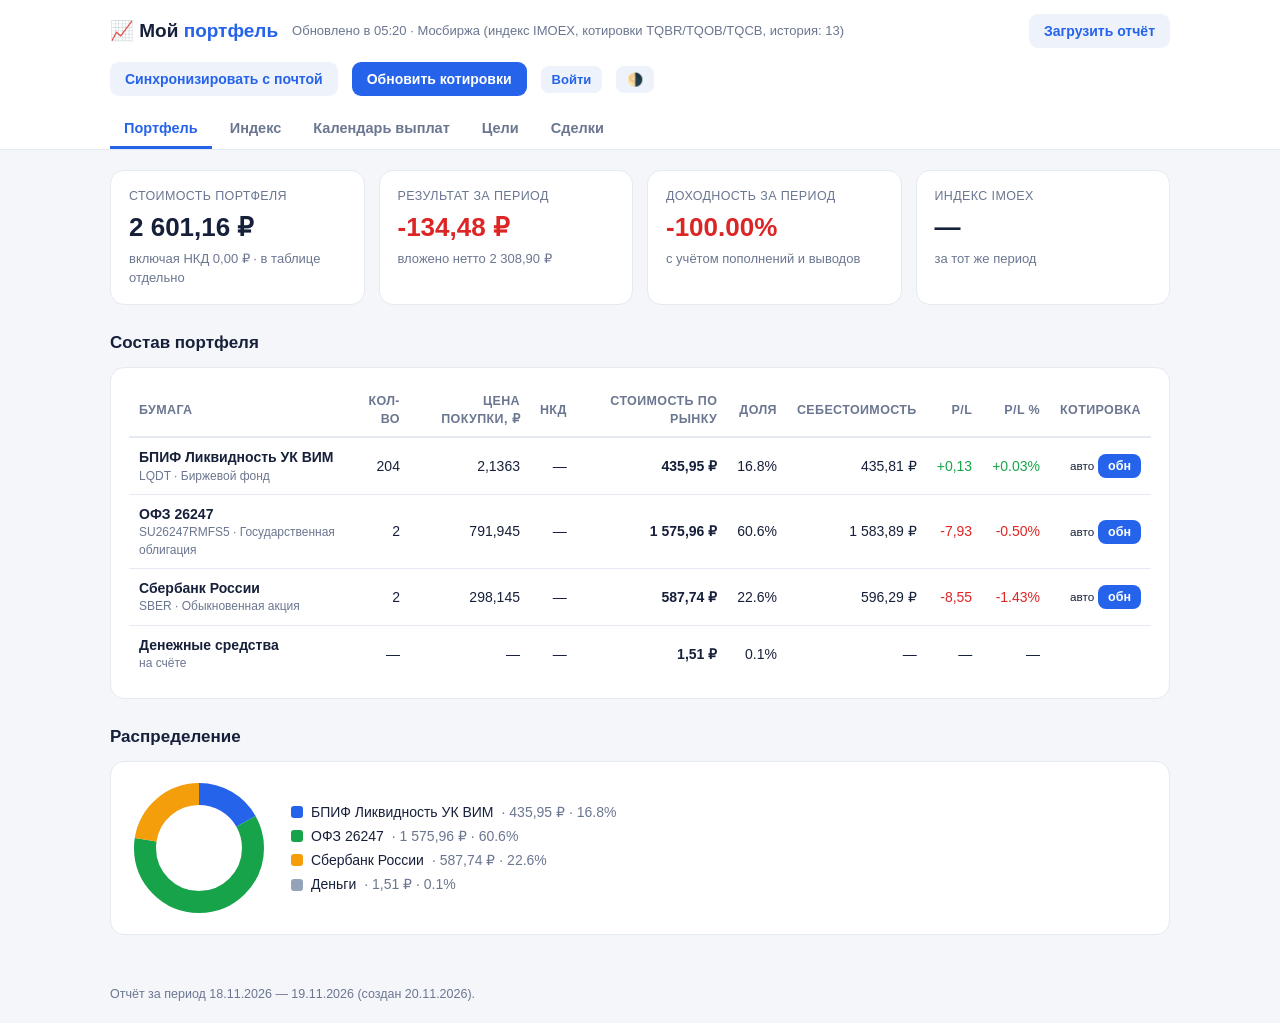
==== index.html @ 44520fc4 "Scope paid payouts to the current month" ====
<!DOCTYPE html>
<html lang="ru">
<head>
<meta http-equiv="Cache-Control" content="no-cache, no-store, must-revalidate">
<meta charset="utf-8"/>
<meta name="viewport" content="width=device-width, initial-scale=1"/>
<meta name="color-scheme" content="light dark"/>
<title>Мой портфель</title>
<style>
:root{
  --bg:#f4f6fa;--card:#fff;--text:#17203a;--muted:#6b7690;--line:#e5e9f2;
  --blue:#2563eb;--green:#16a34a;--red:#dc2626;--amber:#d97706;--violet:#7c3aed;
  --ghost:#eef2fb;--chip:#eef2fb;--bar:#edf0f7;--danger:#fdecec;--btn-fg:#fff;
  --note-bg:#fffbeb;--note-line:#fde68a;--note-text:#92400e;
  --reco-bg:#f0f7ff;--reco-line:#cfe3ff;--reco-text:#1e40af;
  --ok-bg:#f0fdf4;--ok-line:#bbf7d0;
  --grid:#e5e9f2;--axis:#6b7690;--track:#edf0f7;--cursor:#94a3b8;
}
html[data-theme="dark"]{
  --bg:#0e1424;--card:#161d31;--text:#e9edf8;--muted:#99a3bd;--line:#28324a;
  --blue:#6aa4ff;--green:#4ade80;--red:#ff7b7b;--amber:#fbbf24;--violet:#a78bfa;
  --ghost:#202b45;--chip:#202b45;--bar:#232e47;--danger:#3a2029;--btn-fg:#0d1424;
  --note-bg:#2c2412;--note-line:#6d5618;--note-text:#f3db9e;
  --reco-bg:#132340;--reco-line:#25406e;--reco-text:#a9c7ff;
  --ok-bg:#10281a;--ok-line:#2f6b45;
  --grid:#28324a;--axis:#99a3bd;--track:#232e47;--cursor:#5d6a88;
}
*{box-sizing:border-box}
body{margin:0;background:var(--bg);color:var(--text);
  font:15px/1.45 -apple-system,BlinkMacSystemFont,"Segoe UI",Roboto,Arial,sans-serif}
header{background:var(--card);border-bottom:1px solid var(--line);position:sticky;top:0;z-index:10}
.hrow{max-width:1100px;margin:0 auto;padding:14px 20px;display:flex;align-items:center;gap:14px;flex-wrap:wrap}
h1{font-size:19px;margin:0;font-weight:700}
h1 span{color:var(--blue)}
.spacer{flex:1}
.btn{background:var(--blue);color:var(--btn-fg);border:0;border-radius:9px;padding:9px 15px;font-size:14px;
  font-weight:600;cursor:pointer}
.btn:hover{filter:brightness(1.08)}
.btn.ghost{background:var(--ghost);color:var(--blue)}
.btn.small{padding:6px 11px;font-size:13px;border-radius:8px}
.btn.danger{background:var(--danger);color:var(--red)}
.btn.tiny{padding:5px 10px;font-size:12.5px;border-radius:8px}
.btn.tiny.active{background:var(--text);color:var(--card)}
nav{max-width:1100px;margin:0 auto;padding:0 20px;display:flex;gap:4px}
nav button{background:none;border:0;border-bottom:3px solid transparent;padding:10px 14px;
  font-size:14.5px;font-weight:600;color:var(--muted);cursor:pointer}
nav button.on{color:var(--blue);border-bottom-color:var(--blue)}
main{max-width:1100px;margin:0 auto;padding:20px}
section{display:none}
section.on{display:block}
.grid{display:grid;gap:14px}
.kpis{grid-template-columns:repeat(auto-fit,minmax(190px,1fr))}
.card{background:var(--card);border:1px solid var(--line);border-radius:14px;padding:16px 18px}
.kpi .lab{font-size:12.5px;color:var(--muted);text-transform:uppercase;letter-spacing:.03em}
.kpi .val{font-size:26px;font-weight:700;margin-top:4px}
.kpi .sub{font-size:13px;color:var(--muted);margin-top:3px}
.up{color:var(--green)}.down{color:var(--red)}
h2{font-size:17px;margin:26px 0 12px}
h2:first-child{margin-top:0}
table{width:100%;border-collapse:collapse;font-size:14px}
.tscroll{overflow-x:auto;-webkit-overflow-scrolling:touch}
th{text-align:left;color:var(--muted);font-weight:600;font-size:12.5px;text-transform:uppercase;
  letter-spacing:.03em;padding:8px 10px;border-bottom:2px solid var(--line)}
td{padding:9px 10px;border-bottom:1px solid var(--line)}
tr:last-child td{border-bottom:0}
td.n,th.n{text-align:right;font-variant-numeric:tabular-nums}
.name{font-weight:600}
.tik{font-size:12px;color:var(--muted)}
.tag{display:inline-block;background:var(--chip);color:var(--blue);border-radius:6px;
  font-size:11.5px;padding:2px 7px;font-weight:600}
.tag.red{background:var(--danger);color:var(--red)}
.bar{background:var(--bar);border-radius:99px;height:12px;overflow:hidden;position:relative}
.bar>i{display:block;height:100%;background:linear-gradient(90deg,#3b82f6,#2563eb);border-radius:99px}
.bar.g>i{background:linear-gradient(90deg,#22c55e,#16a34a)}
.chartwrap{position:relative}
svg.chart{width:100%;height:auto;display:block}
line.grid{stroke:var(--grid)}
text.axlab{fill:var(--muted)}
circle.track{stroke:var(--track)}
line.target{stroke:var(--ok-line)}
line.cursor{stroke:var(--cursor)}
.legend{display:flex;gap:18px;font-size:13.5px;color:var(--muted);margin-top:6px;flex-wrap:wrap}
.legend i{display:inline-block;width:12px;height:12px;border-radius:3px;margin-right:6px;vertical-align:-1px}
.tip{position:absolute;pointer-events:none;background:#17203a;color:#fff;border-radius:9px;
  padding:8px 11px;font-size:13px;opacity:0;transition:opacity .12s;white-space:nowrap;z-index:5}
.tip b{font-variant-numeric:tabular-nums}
.donut{display:flex;gap:22px;align-items:center;flex-wrap:wrap}
.donut .lg div{margin:4px 0;font-size:14px;display:flex;align-items:center;gap:8px}
.donut .lg i{width:12px;height:12px;border-radius:3px;display:inline-block}
.rowcard{display:flex;justify-content:space-between;gap:12px;align-items:center;
  padding:12px 0;border-bottom:1px solid var(--line)}
.rowcard:last-child{border-bottom:0}
.muted{color:var(--muted)}
.small{font-size:13px}
.form{display:grid;gap:10px;grid-template-columns:repeat(auto-fit,minmax(170px,1fr));align-items:end}
label{display:block;font-size:12.5px;color:var(--muted);margin-bottom:4px;font-weight:600}
input,select{width:100%;padding:9px 11px;border:1px solid var(--line);border-radius:9px;
  font-size:14.5px;background:var(--card);color:var(--text)}
input:focus,select:focus{outline:2px solid #c7d7fd;border-color:var(--blue)}
.note{background:var(--note-bg);border:1px solid var(--note-line);color:var(--note-text);border-radius:10px;
  padding:10px 14px;font-size:13.5px;margin:12px 0}
.empty{color:var(--muted);text-align:center;padding:26px 10px;font-size:14px}
.status{font-size:13px;color:var(--muted)}
.status.err{color:var(--red)}
.modal-backdrop{position:fixed;inset:0;background:rgba(9,14,28,.55);display:flex;align-items:center;
  justify-content:center;padding:16px;z-index:100}
.modal-backdrop[hidden]{display:none}
.modal{background:var(--card);border:1px solid var(--line);border-radius:14px;padding:18px;
  width:100%;max-width:380px;box-shadow:0 18px 50px rgba(0,0,0,.28)}
.modal h3{margin:0 0 2px;font-size:17px}
.modal .form{margin-top:14px;grid-template-columns:1fr}
.modal .acts{display:flex;gap:8px;margin-top:14px;justify-content:flex-end;flex-wrap:wrap}
.modal.wide{max-width:600px}
.seccard .kv{display:grid;grid-template-columns:1fr auto;gap:7px 14px;margin-top:12px;font-size:13.5px}
.seccard .kv .k{color:var(--muted)}
.seccard .kv .v{text-align:right;font-variant-numeric:tabular-nums}
.seccard .warn{background:#fef3c7;border:1px solid #fcd34d;color:#92400e;border-radius:9px;
  padding:9px 12px;font-size:13px;margin-top:12px}
.seccard .links{display:flex;gap:8px;flex-wrap:wrap;margin-top:14px}
.seccard .spark{margin-top:12px}
.seccard .spark svg{width:100%;height:74px;display:block}
.seccard .deals{margin-top:14px;font-size:12.5px}
.seccard .deals th,.seccard .deals td{padding:5px 6px;text-align:right;
  border-bottom:1px solid var(--line);white-space:nowrap}
.seccard .deals th:first-child,.seccard .deals td:first-child{text-align:left}
.seccard .deals caption{text-align:left;color:var(--muted);padding-bottom:5px}
.posrow{cursor:pointer}
.posrow:hover td{background:var(--reco-bg)}
.goalhead{display:flex;justify-content:space-between;align-items:baseline;gap:10px;margin-bottom:8px}
.goalhead .pct{font-size:22px;font-weight:700}
.reco{background:var(--reco-bg);border:1px solid var(--reco-line);color:var(--reco-text);border-radius:10px;
  padding:11px 14px;font-size:13.5px;margin:8px 0}
.filters{display:flex;gap:8px;margin-bottom:12px;flex-wrap:wrap}
.filters select,.filters input{width:auto;min-width:150px}
footer{max-width:1100px;margin:30px auto 20px;padding:0 20px;color:var(--muted);font-size:12.5px}
@media(max-width:640px){
  .kpi .val{font-size:22px}
  h1{font-size:17px}
  .hrow{padding:10px 12px;gap:10px}
  nav{padding:0 6px;overflow-x:auto;-webkit-overflow-scrolling:touch;scrollbar-width:none}
  nav::-webkit-scrollbar{display:none}
  nav button{padding:10px 9px;font-size:13.5px;white-space:nowrap}
  main{padding:14px 12px}
  .card{padding:13px 12px;border-radius:12px}
  .grid{gap:10px}
  .kpis{grid-template-columns:repeat(auto-fit,minmax(148px,1fr))}
  h2{font-size:16px;margin:20px 0 10px}
  table{font-size:13px}
  th,td{padding:7px 7px}
  th{font-size:11.5px}
  .form{grid-template-columns:1fr}
  .filters select,.filters input{width:100%;min-width:0}
  .donut{gap:14px}
  .goalhead .pct{font-size:19px}
  footer{margin-top:22px}
}
</style>
</head>
<body>
<header>
  <div class="hrow">
    <h1>📈 Мой <span>портфель</span></h1>
    <span class="status" id="status">Загрузка…</span>
    <span class="spacer"></span>
    <button class="btn ghost" id="btnImport">Загрузить отчёт</button>
    <button class="btn ghost" id="btnSync">Синхронизировать с почтой</button>
    <button class="btn" id="btnRefresh">Обновить котировки</button>
    <button class="btn ghost small" id="btnUser">Войти</button>
    <button class="btn ghost small" id="btnTheme" title="Тема оформления">🌗</button>
    <input type="file" id="fileImport" accept=".html,.htm" hidden/>
  </div>
  <nav id="nav">
    <button class="on" data-tab="portfolio">Портфель</button>
    <button data-tab="index">Индекс</button>
    <button data-tab="payments">Календарь выплат</button>
    <button data-tab="goals">Цели</button>
    <button data-tab="trades">Сделки</button>
  </nav>
</header>

<main>

<!-- ================= ПОРТФЕЛЬ ================= -->
<section id="tab-portfolio" class="on">
  <div class="grid kpis" id="kpis"></div>

  <h2>Состав портфеля</h2>
  <div class="card">
    <div class="tscroll">
    <table>
      <thead><tr>
        <th>Бумага</th><th class="n">Кол-во</th><th class="n" title="Средняя цена покупки из брокерских отчётов, ₽ за штуку: фиксируется при первом появлении бумаги и пересчитывается при докупке или продаже.">Цена покупки, ₽</th>
        <th class="n" title="Накопленный купонный доход на всю позицию. В цену и стоимость не включается.">НКД</th>
        <th class="n">Стоимость по рынку</th><th class="n">Доля</th>
        <th class="n">Себестоимость</th><th class="n">P/L</th><th class="n">P/L %</th><th>Котировка</th>
      </tr></thead>
      <tbody id="posRows"></tbody>
    </table>
    </div>
  </div>

  <h2>Распределение</h2>
  <div class="card donut" id="alloc"></div>
</section>

<!-- ================= ИНДЕКС ================= -->
<section id="tab-index">
  <div class="grid kpis" id="idxKpis"></div>

  <h2>Доходность и риск</h2>
  <div class="grid kpis" id="riskKpis"></div>
  <div class="card" style="margin-top:12px">
    <div class="form">
      <div><label for="rfRate">Безрисковая ставка для Sharpe, % годовых</label>
        <input type="number" id="rfRate" step="0.1" inputmode="decimal" value="0"/></div>
      <div class="small muted" style="align-self:end">Ставка не влияет на XIRR, просадку и волатильность — только на Sharpe.</div>
    </div>
  </div>
  <div class="note">XIRR — годовая доходность по фактическим пополнениям и выводам. За короткий период годовая экстраполяция может быть очень большой — смотрите её вместе с доходностью за период. Просадка, волатильность и Sharpe считаются по дневным доходностям за период отчёта; бета и корреляция — к IMOEX на совпадающих датах.</div>

  <h2>Портфель против индекса Мосбиржи (IMOEX)</h2>
  <div class="card">
    <div class="chartwrap" id="idxWrap">
      <svg class="chart" id="idxChart" viewBox="0 0 900 340" preserveAspectRatio="none"></svg>
      <div class="tip" id="idxTip"></div>
    </div>
    <div class="legend">
      <span><i style="background:#2563eb"></i>Портфель (с учётом пополнений и выводов)</span>
      <span><i style="background:#f59e0b"></i>Индекс IMOEX</span>
      <span class="muted">Нормировка: 100 = начало периода, по данным закрытия</span>
    </div>
  </div>
  <div class="note">Сравнение считается как доходность за тот же период при одинаковых вложениях: портфель учитывает ваши пополнения и выводы средств, индекс — просто изменение цены.</div>
</section>

<!-- ================= ВЫПЛАТЫ ================= -->
<section id="tab-payments">
  <h2>Ближайшие выплаты</h2>
  <div class="card" id="upcoming"></div>

  <h2>Добавить выплату вручную</h2>
  <div class="card">
    <div class="form">
      <div><label>Дата выплаты</label><input type="date" id="payDate"/></div>
      <div><label>Бумага</label><input type="text" id="payName" placeholder="Сбербанк, ОФЗ 26233…"/></div>
      <div><label>Тип</label><select id="payKind"><option>Дивиденд</option><option>Купон</option></select></div>
      <div><label>Сумма, ₽</label><input type="number" id="payAmt" step="0.01" min="0" placeholder="0.00"/></div>
      <div><label><input type="checkbox" id="payRepeat" style="vertical-align:middle"/> Каждый месяц</label></div>
      <div><button class="btn" id="payAdd">Добавить</button></div>
    </div>
  </div>
</section>

<!-- ================= ЦЕЛИ ================= -->
<section id="tab-goals">
  <div class="grid kpis" id="goalKpis"></div>

  <h2>Мои цели</h2>
  <div id="goalList"></div>

  <h2>Прогноз выполнения</h2>
  <div class="card">
    <div class="form">
      <div><label>Ежемесячное пополнение, ₽</label><input type="number" id="mAmount" min="0" step="500" placeholder="5000"/></div>
      <div><label>Схема распределения</label>
        <select id="planMode">
          <option value="0">По приоритету сроков</option>
          <option value="1">План: 2/3 ОФЗ · 1/3 корпоративные</option>
        </select>
      </div>
      <div class="small muted" style="align-self:center">Фиксированная сумма, которую вы вносите каждый месяц. При плане доля не зависит от суммы взноса.</div>
    </div>
    <div id="planInfo"></div>
    <div class="chartwrap" id="goalWrap" style="margin-top:14px">
      <svg class="chart" id="goalChart" viewBox="0 0 900 320" preserveAspectRatio="none"></svg>
      <div class="tip" id="goalTip"></div>
    </div>
    <div class="legend" id="goalLegend"></div>
  </div>

  <h2>Ребалансировка по классам</h2>
  <div class="card">
    <div class="form" id="rebalTargets">
      <div><label for="rbOfz">ОФЗ, %</label><input type="number" id="rbOfz" min="0" max="100" step="1" inputmode="decimal"/></div>
      <div><label for="rbCorp">Корпоративные, %</label><input type="number" id="rbCorp" min="0" max="100" step="1" inputmode="decimal"/></div>
      <div><label for="rbFund">Фонды, %</label><input type="number" id="rbFund" min="0" max="100" step="1" inputmode="decimal"/></div>
      <div><label for="rbStock">Акции, %</label><input type="number" id="rbStock" min="0" max="100" step="1" inputmode="decimal"/></div>
      <div><label for="rbCash">Деньги, %</label><input type="number" id="rbCash" min="0" max="100" step="1" inputmode="decimal"/></div>
    </div>
    <div id="rebal" style="margin-top:12px"></div>
  </div>
  <div class="note">Цели по умолчанию взяты из вашего плана: 2/3 в ОФЗ и 1/3 в корпоративные — это доли новых взносов, но их удобно использовать и как целевую структуру портфеля. Измените числа под себя: сумму приводит к 100% автоматически. «Докупить» показывает сумму и бумагу из ваших целей или портфеля; НКД включён в оценку облигаций, как и в стоимости портфеля.</div>

  <h2>Новая цель</h2>
  <div class="card">
    <div class="form">
      <div><label>Бумага</label><select id="gSec1"></select></div>
      <div>
        <label>Цель (шт)</label>
        <input type="number" id="gTarget" min="1" step="1" value="1000" />
      </div>
      <div><label>Срок (необязательно)</label><input type="date" id="gDate"/></div>
      <div><button class="btn" id="gAdd">Добавить цель</button></div>
    </div>
  </div>

  <h2>Рекомендации</h2>
  <div id="reco"></div>
</section>

<!-- ================= СДЕЛКИ ================= -->
<section id="tab-trades">
  <h2>Сделки купли/продажи</h2>
  <div class="card">
    <div class="filters">
      <select id="fSec"><option value="">Все бумаги</option></select>
      <select id="fSide"><option value="">Покупка и продажа</option><option>Покупка</option><option>Продажа</option></select>
      <input type="text" id="fText" placeholder="Поиск по названию…"/>
    </div>
    <div class="tscroll">
    <table>
      <thead><tr>
        <th>Дата</th><th>Бумага</th><th>Вид</th><th class="n">Кол-во</th>
        <th class="n">Цена</th><th class="n">Сумма</th><th class="n">Комиссия</th>
      </tr></thead>
      <tbody id="trRows"></tbody>
    </table>
    </div>
  </div>
</section>

</main>

<footer id="foot"></footer>

<div class="modal-backdrop" id="quoteModal" hidden>
  <div class="modal" role="dialog" aria-modal="true" aria-labelledby="mqTitle">
    <h3 id="mqTitle">Ручная котировка</h3>
    <div class="small muted" id="mqSecid"></div>
    <div class="form">
      <div><label for="mqLast">Цена (LAST, для облигаций — % от номинала)</label>
        <input id="mqLast" type="number" min="0" step="any" inputmode="decimal" placeholder="например, 78.5"/></div>
      <div><label for="mqCoupon">Купон на бумагу, ₽ (необязательно)</label>
        <input id="mqCoupon" type="number" min="0" step="any" inputmode="decimal" placeholder="например, 61.08"/></div>
      <div><label for="mqNext">Следующий купон (необязательно)</label>
        <input id="mqNext" type="date"/></div>
    </div>
    <div class="acts">
      <button class="btn ghost small" id="mqReset">Сбросить</button>
      <button class="btn ghost small" id="mqCancel">Отмена</button>
      <button class="btn small" id="mqSave">Сохранить</button>
    </div>
  </div>
</div>

<div class="modal-backdrop" id="secModal" hidden>
  <div class="modal wide seccard" role="dialog" aria-modal="true" aria-labelledby="scTitle">
    <h3 id="scTitle">Бумага</h3>
    <div class="small muted" id="scSub"></div>
    <div id="scBody"><div class="muted small">Загрузка…</div></div>
    <div class="acts">
      <a class="btn ghost small" id="scTpulse" target="_blank" rel="noopener" hidden>Т‑Пульс по тикеру</a>
      <button class="btn small" id="scClose">Закрыть</button>
    </div>
  </div>
</div>

<div class="modal-backdrop" id="authModal" hidden>
  <div class="modal" role="dialog" aria-modal="true" aria-labelledby="authTitle" style="max-width:420px">
    <h3 id="authTitle">Вход в «Мой портфель»</h3>
    <div class="small muted" id="authHint">У каждого пользователя свой портфель и свои цели.</div>
    <form id="authForm" class="form" autocomplete="on">
      <label>Email<input id="authEmail" type="email" required autocomplete="username" placeholder="email"/></label>
      <label>Пароль<input id="authPassword" type="password" required minlength="8" autocomplete="current-password" placeholder="не менее 8 символов"/></label>
      <div class="acts">
        <button type="button" class="btn ghost small" id="authToggle">Регистрация</button>
        <button type="submit" class="btn" id="authSubmit">Войти</button>
      </div>
      <div class="small" id="authError" style="color:var(--red);min-height:18px"></div>
    </form>
  </div>
</div>

<script>
"use strict";
/* ================= ДАННЫЕ ОТЧЁТА (встроены) ================= */
const REPORT_EMBEDDED = {
 "assets": [
  {
   "market": "Основной рынок",
   "start_sec": 422.41,
   "start_cash": 4.33,
   "start_total": 426.74,
   "end_sec": 2717.79,
   "end_cash": 1.51,
   "end_total": 2719.3
  }
 ],
 "positions": [
  {
   "name": "БПИФ Ликвидность УК ВИМ",
   "isin": "RU000A1014L8",
   "cur": "RUB",
   "qty_start": 58,
   "price_start": 2.1354,
   "value_start": 123.85,
   "qty": 204,
   "price": 2.137,
   "value": 435.95,
   "nkд": 0,
   "qty_change": 146,
   "value_change": 312.1
  },
  {
   "name": "ОФЗ 26247",
   "isin": "RU000A108EF8",
   "cur": "RUB",
   "qty_start": 0,
   "price_start": 0,
   "value_start": 0,
   "qty": 2,
   "price": 78.798,
   "value": 1575.96,
   "nkд": 118.14,
   "qty_change": 2,
   "value_change": 1575.96
  },
  {
   "name": "Сбербанк России",
   "isin": "RU0009029540",
   "cur": "RUB",
   "qty_start": 1,
   "price_start": 298.56,
   "value_start": 298.56,
   "qty": 2,
   "price": 293.87,
   "value": 587.74,
   "nkд": 0,
   "qty_change": 1,
   "value_change": 289.18
  }
 ],
 "cashflow": [
  {
   "date": "18.11.2026",
   "desc": "Зачисление д/с",
   "in": 260,
   "out": 0
  },
  {
   "date": "18.11.2026",
   "desc": "Зачисление д/с",
   "in": 1910.91,
   "out": 0
  },
  {
   "date": "18.11.2026",
   "desc": "Зачисление д/с",
   "in": 137.99,
   "out": 0
  },
  {
   "date": "19.11.2026",
   "desc": "Сделка от 18.11.2026",
   "in": 0,
   "out": 2310.29
  },
  {
   "date": "19.11.2026",
   "desc": "Комиссия Биржи от 18.11.2026",
   "in": 0,
   "out": 0.3
  },
  {
   "date": "19.11.2026",
   "desc": "Комиссия Брокера от 18.11.2026",
   "in": 0,
   "out": 1.13
  }
 ],
 "trades": [
  {
   "date": "18.11.2026",
   "settle": "19.11.2026",
   "time": "11:00:41",
   "name": "БПИФ Ликвидность УК ВИМ",
   "code": "LQDT",
   "cur": "RUB",
   "side": "Покупка",
   "qty": 121,
   "price": 2.1362,
   "amount": 258.48,
   "nkд": 0,
   "fee_broker": 0,
   "fee_exchange": 0.05
  },
  {
   "date": "18.11.2026",
   "settle": "19.11.2026",
   "time": "17:57:01",
   "name": "ОФЗ 26247",
   "code": "RU000A108EF8",
   "cur": "RUB",
   "side": "Покупка",
   "qty": 2,
   "price": 79.14,
   "amount": 1582.8,
   "nkд": 118.14,
   "fee_broker": 0.95,
   "fee_exchange": 0.14
  },
  {
   "date": "18.11.2026",
   "settle": "19.11.2026",
   "time": "17:57:23",
   "name": "Сбербанк России",
   "code": "SBER",
   "cur": "RUB",
   "side": "Покупка",
   "qty": 1,
   "price": 297.46,
   "amount": 297.46,
   "nkд": 0,
   "fee_broker": 0.18,
   "fee_exchange": 0.09
  },
  {
   "date": "18.11.2026",
   "settle": "19.11.2026",
   "time": "17:58:25",
   "name": "БПИФ Ликвидность УК ВИМ",
   "code": "LQDT",
   "cur": "RUB",
   "side": "Покупка",
   "qty": 25,
   "price": 2.1362,
   "amount": 53.41,
   "nkд": 0,
   "fee_broker": 0,
   "fee_exchange": 0.02
  }
 ],
 "reference": [
  {
   "name": "БПИФ Ликвидность УК ВИМ",
   "code": "LQDT",
   "isin": "RU000A1014L8",
   "issuer": "\"ВИМ Инвестиции\", АО",
   "type": "Биржевой фонд"
  },
  {
   "name": "ОФЗ 26247",
   "code": "SU26247RMFS5",
   "isin": "RU000A108EF8",
   "issuer": "Министерство финансов Российской Федерации",
   "type": "Государственная облигация"
  },
  {
   "name": "Сбербанк России",
   "code": "SBER",
   "isin": "RU0009029540",
   "issuer": "\"Сбербанк России\", ПАО",
   "type": "Обыкновенная акция"
  },
  {
   "name": "БПИФ ВИМ - Золото",
   "code": "GOLD",
   "isin": "RU000A101NZ2",
   "issuer": "\"ВИМ Инвестиции\", АО",
   "type": "Биржевой фонд"
  },
  {
   "name": "ВИС Ф БП14",
   "code": "RU000A10FTR1",
   "isin": "RU000A10FTR1",
   "issuer": "\"ВИС ФИНАНС\", ООО",
   "type": "Корпоративная облигация"
  },
  {
   "name": "Инаркт2Р4",
   "code": "RU000A10DHX9",
   "isin": "RU000A10DHX9",
   "issuer": "\"ИНАРКТИКА\", ПАО",
   "type": "Корпоративная облигация"
  },
  {
   "name": "ОФЗ 26233",
   "code": "SU26233RMFS5",
   "isin": "RU000A101F94",
   "issuer": "Министерство финансов Российской Федерации",
   "type": "Государственная облигация"
  },
  {
   "name": "ОФЗ 26240",
   "code": "SU26240RMFS0",
   "isin": "RU000A103BR0",
   "issuer": "Министерство финансов Российской Федерации",
   "type": "Государственная облигация"
  },
  {
   "name": "ОФЗ 26246",
   "code": "SU26246RMFS7",
   "isin": "RU000A108EE1",
   "issuer": "Министерство финансов Российской Федерации",
   "type": "Государственная облигация"
  },
  {
   "name": "ОФЗ 26248",
   "code": "SU26248RMFS3",
   "isin": "RU000A108EH4",
   "issuer": "Министерство финансов Российской Федерации",
   "type": "Государственная облигация"
  },
  {
   "name": "ОФЗ 26254",
   "code": "SU26254RMFS1",
   "isin": "RU000A10D533",
   "issuer": "Министерство финансов Российской Федерации",
   "type": "Государственная облигация"
  },
  {
   "name": "Фонд Сберегательный",
   "code": "SBMM",
   "isin": "RU000A103RF1",
   "issuer": "\"Управляющая компания ПЕРВАЯ\", АО",
   "type": "Биржевой фонд"
  },
  {
   "name": "ФосАгро2П6",
   "code": "RU000A10ER66",
   "isin": "RU000A10ER66",
   "issuer": "\"ФосАгро\", ПАО",
   "type": "Корпоративная облигация"
  }
 ],
 "period": {
  "from": "18.11.2026",
  "to": "19.11.2026",
  "created": "20.11.2026"
 },
 "investor": "МЕЖЕВОВ АЛЕКСАНДР АЛЕКСАНДРОВИЧ",
 "account": {
  "no": "4226Y5M",
  "date": "08.07.2025"
 }
};
const GOALS_EMBEDDED = [{"secid": "LQDT", "qty": 1000, "deadline": null, "kind": "single"}];
const SETTINGS_EMBEDDED = {"yield": 12, "monthly": 30000, "plan": 1, "theme": "auto", "couponGoal": ""};

/* ================= СОСТОЯНИЕ ================= */
const LS_KEY = "portfolio_dashboard_v1";
let currentAccount = null;   // вошедший пользователь (username хранится только на сервере)
let state = {
  report: REPORT_EMBEDDED,
  goals: GOALS_EMBEDDED,
  payments: [],
  settings: Object.assign({}, SETTINGS_EMBEDDED),
  // Novoe: какой активный цель получает купоны с корпоративных облигаций
  couponGoalSecid: "", // secid цели-фонда, в который идут купоны
  quotes: {},        // secid -> {LAST, PREVPRICE, SHORTNAME, COUPONVALUE, NEXTCOUPON…}
  // Кэш котировок с TTL (для работы по HTTP)
  quoteCache: {},    // secid -> {value, ts}
  // Ручно введенные котировки (приоритетнее кэша/авто)
  manualQuotes: {},  // secid -> {last, prevprice, couponvalue, nextcoupon, ...}
  history: {},       // secid -> {"YYYY-MM-DD": close}
  imoex: {},         // "YYYY-MM-DD": close
  timeline: [],      // [{date, value, flow}]
  twr: null,         // [{date, v}]
  imoexTwr: null,    // [{date, v}]
  idxFilter: null,   // фильтр графика: null / "ofz" / "corp"
  kindTwr: {},       // пересчитанные TWR по группам бумаг
  rfRate: 0,         // безрисковая ставка для Sharpe, % годовых
  // целевые доли классов активов для ребалансировки, %
  rebalanceTargets: {ofz:67, corp:33, fund:0, stock:0, cash:0},
  loading: true,     // идёт загрузка котировок (для текста на графике)
  refreshIssues: [], // что не удалось обновить при последнем refresh
  live: false
};
function save(){
  try{ localStorage.setItem(LS_KEY, JSON.stringify({
    report: state.report, goals: state.goals, payments: state.payments, settings: state.settings,
    manualQuotes: state.manualQuotes, couponGoalSecid: state.couponGoalSecid,
    quoteCache: state.quoteCache, rfRate: state.rfRate,
    rebalanceTargets: state.rebalanceTargets
  })); }catch(e){}
  scheduleServerSave();
}
/* цели и настройки дублируются на сервер — не теряются при смене браузера/отчёта */
function serverStatePayload(){
  return {goals: state.goals, payments: state.payments, settings: state.settings,
          manualQuotes: state.manualQuotes, couponGoalSecid: state.couponGoalSecid,
          rfRate: state.rfRate, rebalanceTargets: state.rebalanceTargets};
}
let serverSaveTimer = null;
function scheduleServerSave(){
  if(typeof window.API === "undefined" || window.API === null || !currentAccount) return;
  clearTimeout(serverSaveTimer);
  serverSaveTimer = setTimeout(async ()=>{
    try{
      await fetch(window.API+"/api/state", {method:"POST",
        headers:{"Content-Type":"application/json"},
        body:JSON.stringify(serverStatePayload())});
    }catch(e){ console.warn("Не удалось сохранить настройки на сервере", e); }
  }, 600);
}
async function loadServerState(){
  if(window.API === null) return;
  try{
    const r = await fetch(window.API+"/api/state");
    if(!r.ok) return;
    const d = await r.json();
    if(d.empty || !d.goals) {
      // первый запуск: загружаем текущие локальные цели на сервер
      await fetch(window.API+"/api/state", {method:"POST",
        headers:{"Content-Type":"application/json"},
        body:JSON.stringify(serverStatePayload())});
      return;
    }
    const changed = JSON.stringify(d.goals)!==JSON.stringify(state.goals);
    state.goals = (d.goals||[]).filter(g=>g.secid && g.qty>0);
    if(d.payments) state.payments = d.payments;
    if(d.settings) state.settings = Object.assign({}, state.settings, d.settings);
    if(d.manualQuotes) state.manualQuotes = d.manualQuotes;
    if(typeof d.couponGoalSecid === "string") state.couponGoalSecid = d.couponGoalSecid;
    if(typeof d.rfRate === "number") state.rfRate = d.rfRate;
    if(d.rebalanceTargets) state.rebalanceTargets = d.rebalanceTargets;
    save();
    if(changed) renderAll();
  }catch(e){ console.warn("Не удалось загрузить настройки с сервера", e); }
}
function load(){
  try{
    const j = JSON.parse(localStorage.getItem(LS_KEY));
    if(j && j.report && j.report.period){
      state.report = normalizeReport(j.report);
      // цели без secid (старые корзины) отбрасываем
      state.goals = (j.goals||[]).filter(g=>g.secid && g.qty>0);
      state.payments = j.payments||[];
      state.settings = Object.assign({yield:12, monthly:0, plan:0, theme:"auto"}, j.settings||{});
      state.manualQuotes = j.manualQuotes||{};
      state.couponGoalSecid = j.couponGoalSecid||"";
      state.quoteCache = j.quoteCache||{};
      state.rfRate = Number(j.rfRate)||0;
      state.rebalanceTargets = Object.assign({ofz:67, corp:33, fund:0, stock:0, cash:0},
        j.rebalanceTargets||{});
      // чистим возможные следы старых ручных купонов у фондов/акций
      Object.keys(state.quoteCache).forEach(k=>{
        const v = state.quoteCache[k] && state.quoteCache[k].value;
        if(v && boardOf(refOf(k))==="TQBR"){
          delete v.COUPONVALUE; delete v.NEXTCOUPON;
        }
      });
      return true;
    }
  }catch(e){}
  return false;
}

/* ================= УТИЛИТЫ ================= */
/* В отчётах Сбера НКД встречается и как nkd (латиницей), и как nkд (кириллицей).
   Приводим к обоим ключам: иначе себестоимость облигаций теряет НКД и P/L завышен. */
function normalizeReport(rep){
  if(!rep) return rep;
  const fix = o=>{
    if(!o) return o;
    const a=o["nkд"], b=o.nkd;
    if(a==null && b!=null) o["nkд"]=b;
    else if(b==null && a!=null) o.nkd=a;
    return o;
  };
  (rep.positions||[]).forEach(fix);
  (rep.trades||[]).forEach(fix);
  return rep;
}
const $ = s => document.querySelector(s);
const NF = new Intl.NumberFormat("ru-RU",{minimumFractionDigits:2,maximumFractionDigits:2});
const NF0 = new Intl.NumberFormat("ru-RU",{maximumFractionDigits:0});
// Цена покупки: до 4 знаков, чтобы не терять 2,1417 у LQDT и 791,945 у ОФЗ.
const NF4 = new Intl.NumberFormat("ru-RU",{minimumFractionDigits:2,maximumFractionDigits:4});
const money = v => NF.format(v||0) + " ₽";
const money0 = v => NF0.format(v||0) + " ₽";
const pct = v => (v>=0?"+":"") + (v||0).toFixed(2) + "%";
const cls = v => v>=0 ? "up" : "down";
function d2i(s){ // dd.mm.yyyy -> YYYY-MM-DD
  if(!s) return "";
  const m = String(s).match(/(\d{2})\.(\d{2})\.(\d{4})/);
  return m ? m[3]+"-"+m[2]+"-"+m[1] : s;
}
function i2d(s){ // YYYY-MM-DD -> dd.mm.yyyy
  if(!s) return "";
  const m = String(s).match(/(\d{4})-(\d{2})-(\d{2})/);
  return m ? m[3]+"."+m[2]+"."+m[1] : s;
}
function addMonths(iso, months){
  // добавляет months месяцев к дате в формате YYYY-MM-DD
  const d = new Date(iso + "T00:00:00");
  d.setMonth(d.getMonth() + months);
  const y = d.getFullYear();
  const mo = String(d.getMonth()+1).padStart(2,"0");
  const dd = String(d.getDate()).padStart(2,"0");
  return y + "-" + mo + "-" + dd;
}
function fmtDateRu(iso){
  if(!iso) return "—";
  const M = ["янв","фев","мар","апр","мая","июн","июл","авг","сен","окт","ноя","дек"];
  const m = String(iso).match(/(\d{4})-(\d{2})-(\d{2})/);
  return m ? (+m[3]) + " " + M[+m[2]-1] + " " + m[1] : iso;
}
function esc(s){
  return String(s==null?"":s).replace(/[&<>"']/g,c=>({"&":"&amp;","<":"&lt;",">":"&gt;",'"':"&quot;","'":"&#39;"}[c]));
}
function todayISO(){
  const d = new Date();
  return d.getFullYear()+"-"+String(d.getMonth()+1).padStart(2,"0")+"-"+String(d.getDate()).padStart(2,"0");
}

/* ================= СПРАВОЧНИКИ ОТЧЁТА ================= */
function refs(){
  const byIsin = {}, byCode = {};
  (state.report.reference||[]).forEach(r=>{
    if(r.isin) byIsin[r.isin] = r;
    if(r.code) byCode[r.code] = r;
  });
  return {byIsin, byCode};
}
function refOf(codeOrIsin){
  const {byIsin, byCode} = refs();
  return byCode[codeOrIsin] || byIsin[codeOrIsin] || null;
}
function boardOf(ref){
  if(!ref) return "TQBR";
  const t = ref.type||"";
  if(t.indexOf("Государственная")>=0) return "TQOB";
  if(t.indexOf("Корпоративная")>=0) return "TQCB";
  return "TQBR";
}
function marketOf(board){ return board==="TQBR" ? "shares" : "bonds"; }
function secidOf(ref){ return ref ? ref.code : null; } // code в справочнике = SECID на ISS
function posKey(p){ const r = refOf(p.isin); return r ? secidOf(r) : p.isin; }
// принадлежность бумаги к группе для фильтра графика
function secInKind(k, kind){
  if(!kind) return true;
  const board = boardOf(refOf(k));
  return kind==="ofz" ? board==="TQOB" : kind==="corp" ? board==="TQCB" : true;
}
// TWR отдельной группы бумаг (пересчитывается после обновления данных)
function filteredTwr(kind){
  if(!kind) return state.twr||[];
  if(!reportPositions().some(p=>secInKind(posKey(p),kind))) return [];
  if(!state.kindTwr[kind]) state.kindTwr[kind] = computeTwr(buildTimeline(kind));
  return state.kindTwr[kind];
}

/* ================= ЗАПРОСЫ К MOEX ISS ================= */
const ISS = "https://iss.moex.com/iss";
async function jget(url){
  const r = await fetch(url);
  if(!r.ok) throw new Error("HTTP " + r.status);
  return r.json();
}
function block(obj, name){
  const b = obj[name];
  if(!b || !b.columns) return [];
  return b.data.map(row=>{
    const o = {};
    b.columns.forEach((c,i)=>o[c]=row[i]);
    return o;
  });
}
// кэш котировок с TTL (позволяет работать при временных сбоях HTTP)
const QUOTE_CACHE_TTL = 60 * 60 * 1000; // 1 час
function isCachedQuoteValid(secid){
  const cached = state.quoteCache && state.quoteCache[secid];
  if(!cached) return false;
  return Date.now() - cached.ts < QUOTE_CACHE_TTL;
}
function cacheQuote(secid, value){
  state.quoteCache = state.quoteCache || {};
  state.quoteCache[secid] = {value, ts: Date.now()};
}
// все SECID, которые нужны (позиции + все бумаги отчёта — для истории)
function neededSecids(){
  const set = new Set();
  (state.report.reference||[]).forEach(r=>{ const s = secidOf(r); if(s) set.add(s); });
  return [...set];
}
// границы периода отчёта: история и TWR не должны выходить за них
function periodBounds(){
  const p = state.report.period||{};
  return {from: p.from ? d2i(p.from) : null, to: p.to ? d2i(p.to) : null};
}
async function fetchQuotes(secids){
  // Сначала проверяем кэш — если есть актуальные данные, используем их
  const cached = {}, stale = {};
  secids.forEach(sid=>{
    const c = state.quoteCache && state.quoteCache[sid];
    if(c){
      if(isCachedQuoteValid(sid)) cached[sid] = c.value;
      else stale[sid] = c.value;  // просроченный, но может пригодиться при сбое сети
    }
  });
  // Какие SECID всё ещё нужны из живого fetch
  const missing = secids.filter(sid=>!cached[sid]);
  const out = {...cached};
  if(!missing.length) return {data:out, failedBoards:[], staleUsed:[]};
  const byBoard = {};
  missing.forEach(id=>{
    const r = refOf(id);
    const b = boardOf(r);
    (byBoard[b] = byBoard[b] || []).push(id);
  });
  const out2 = {}, failedBoards = [];
  await Promise.all(Object.keys(byBoard).map(async board=>{
    const ids = byBoard[board];
    const url = ISS + "/engines/stock/markets/" + marketOf(board) + "/boards/" + board +
      "/securities.json?iss.meta=off&securities=" + ids.join(",") +
      "&securities.columns=SECID,SHORTNAME,PREVPRICE,LAST,COUPONVALUE,COUPONPERIOD,NEXTCOUPON,ACCRUEDINT,MATDATE,YIELDATPREVWAPRICE,FACEVALUE" +
      "&marketdata.columns=SECID,LAST,CHANGE";
    try{
      const j = await jget(url);
      const sec = {}; block(j,"securities").forEach(o=>sec[o.SECID]=o);
      block(j,"marketdata").forEach(o=>{
        if(sec[o.SECID]){
          if(o.LAST!=null) sec[o.SECID].LAST = o.LAST;
          if(o.CHANGE!=null) sec[o.SECID].CHANGE = o.CHANGE;
        }
      });
      Object.assign(out2, sec);
    }catch(e){
      failedBoards.push(board);
      // при недоступной площадке берём просроченный кэш, чтобы не терять данные
      ids.forEach(sid=>{ if(stale[sid]) out2[sid] = stale[sid]; });
    }
  }));
  // Обновляем кэш для полученных котировок
  const staleUsed = [];
  Object.keys(out2).forEach(sid=>{
    if(stale[sid]===out2[sid] && !cached[sid]) staleUsed.push(sid);
    cacheQuote(sid, out2[sid]);
    out[sid] = out2[sid];
  });
  // Объединяем с тем, что было в кэше ранее
  Object.keys(cached).forEach(sid=>{
    if(!out[sid]) out[sid] = cached[sid];
  });
  return {data:out, failedBoards, staleUsed};
}
async function fetchHistory(secid){
  const ref = refOf(secid);
  const board = boardOf(ref);
  const b = periodBounds();
  const from = b.from || "2026-01-01", till = b.to || todayISO();
  const url = ISS + "/history/engines/stock/markets/" + marketOf(board) + "/boards/" + board +
    "/securities/" + encodeURIComponent(secid) + ".json?iss.meta=off&from=" + from +
    "&till=" + till + "&history.columns=TRADEDATE,CLOSE&limit=5000";
  const j = await jget(url);
  const map = {};
  block(j,"history").forEach(o=>{ if(o.CLOSE!=null) map[o.TRADEDATE] = o.CLOSE; });
  return map;
}
async function fetchImoex(){
  const b = periodBounds();
  const from = b.from || "2026-01-01", till = b.to || todayISO();
  const url = ISS + "/history/engines/stock/markets/index/securities/IMOEX.json?iss.meta=off&from=" +
    from + "&till=" + till + "&history.columns=TRADEDATE,CLOSE&limit=5000";
  const j = await jget(url);
  const map = {};
  block(j,"history").forEach(o=>{ if(o.CLOSE!=null) map[o.TRADEDATE] = o.CLOSE; });
  return map;
}

/* ================= РАСЧЁТЫ ================= */
// сделки, расчёты по которым наступают после конца периода отчёта:
// в таблице позиций их ещё нет, но бумага уже куплена (или продана)
function pendingTrades(){
  const to = d2i((state.report.period||{}).to || "");
  if(!to) return [];
  return (state.report.trades||[]).map(t=>{
    const settle = d2i(t.settle);
    if(!settle || settle <= to || !t.qty) return null;
    const r = refOf(t.code), buy = t.side !== "Продажа";
    return {
      isin: (r && r.isin) || t.isin || t.code,
      name: (r && r.name) || t.name,
      settle: t.settle,
      qty: buy ? t.qty : -t.qty,
      amount: t.amount||0,
      "nkд": t["nkд"]||0,
      fee: (t.fee_broker||0)+(t.fee_exchange||0)
    };
  }).filter(Boolean);
}
// чистые позиции отчёта (без строк-нумераторов) + «висящие» сделки
function reportPositions(){
  const rows = (state.report.positions||[])
    .filter(p=>p.name && !/^\d+$/.test(p.name))
    .map(p=>Object.assign({}, p));
  const byIsin = {};
  rows.forEach(p=>{ if(p.isin) byIsin[p.isin] = p; });
  pendingTrades().forEach(t=>{
    let p = byIsin[t.isin];
    if(!p){   // бумага куплена уже после даты отчёта — создаём позицию из сделки
      p = {name:t.name, isin:t.isin, cur:"RUB", qty_start:0, price_start:0, value_start:0,
           qty:0, price:0, value:0, "nkд":0, qty_change:0, value_change:0, pending:true};
      rows.push(p); byIsin[t.isin] = p;
    }
    const q0 = p.qty||0, v0 = p.value||0, n0 = p["nkд"]||0;
    p.qty = q0 + t.qty;
    if(t.qty > 0){                     // докупка — по цене сделки
      p.value = v0 + t.amount;
      p["nkд"] = n0 + t["nkд"];
    }else if(q0 > 0){                  // продажа (ещё не расчитана) — пропорционально
      p.value = v0 * p.qty / q0;
      p["nkд"] = n0 * p.qty / q0;
    }
    p.qty_change = (p.qty_change||0) + t.qty;
    p.value_change = (p.value_change||0) + (t.qty>0 ? t.amount : -t.amount);
  });
  return rows;
}
function startValue(){
  const a = (state.report.assets||[])[0];
  return a ? a.start_total : 0;
}
function netFlows(){
  let inn=0, out=0;
  (state.report.cashflow||[]).forEach(x=>{
    if(x.desc==="Зачисление д/с") inn += x.in||0;
    if(x.desc==="Списание д/с") out += x.out||0;
  });
  return {inn, out, net: inn-out};
}
function cashEnd(){
  // cashflow нового отчёта не содержит входящего остатка — прибавляем его из оценки активов
  const a = (state.report.latestAssets || state.report.assets || [])[0];
  let c = a ? (a.start_cash||0) : 0;
  // Мerged-журнал нужен только для истории; текущий кэш — из последнего отчёта.
  const cashRows = state.report.latestCashflow || state.report.cashflow || [];
  cashRows.forEach(x=> c += (x.in||0) - (x.out||0));
  // расчёты по «висящим» сделкам пройдут после конца периода: деньги ещё не списаны/зачислены
  pendingTrades().forEach(t=>{
    const s = t.qty > 0 ? 1 : -1;
    c -= s * (t.amount + t["nkд"]) + t.fee;
  });
  return c;
}
// себестоимость и P/L по позициям (средневзвешенная, старт — по цене начала периода)
function costBasis(){
  const map = {};
  // ключ — SECID (как у сделок): позиции отчёта даны по ISIN, сделки — по коду
  reportPositions().forEach(p=>{
    const r = refOf(p.isin); const k = r ? secidOf(r) : p.isin;
    map[k] = { qty:p.qty_start||0,
               cost:(p.qty_start||0)*priceRub(k, p.price_start||0), // облигации: % → ₽
               realized:0, name:p.name };
  });
  const sorted = [...(state.report.trades||[])].sort((a,b)=>
    (d2i(a.settle)||"").localeCompare(d2i(b.settle)||"") || (a.time||"").localeCompare(b.time||""));
  sorted.forEach(t=>{
    const r = refOf(t.code);
    const key = r ? secidOf(r) : t.code;
    const m = map[key] || (map[key] = {qty:0, cost:0, realized:0, name:t.name});
    const q = t.qty||0;
    const fee = (t.fee_broker||0)+(t.fee_exchange||0);
    // НКД не включаем в себестоимость: это не цена бумаги, а начисленный
    // купон, который вернётся деньгими. Иначе P/L по облигациям завышается.
    if(t.side==="Покупка"){
      m.qty += q;
      m.cost += (t.amount||0) + fee;
    }else{
      const avg = m.qty>0 ? m.cost/m.qty : 0;
      const sold = Math.min(q, m.qty);
      m.cost -= avg*sold;
      m.qty -= sold;
      m.realized += (t.amount||0) - avg*sold - fee;
      if(q>sold) m.realized += (t.amount||0)*(q-sold)/q; // аномалия — страхуемся
    }
  });
  return map;
}
// Облигации на Мосбирже котируются в % от номинала — переводим в рубли
function isBondSec(secid){
  const r = refOf(secid);
  return !!r && boardOf(r) !== "TQBR";
}
function faceOf(secid){
  const q = state.quotes[secid];
  return (q && q.FACEVALUE) || 1000;
}
function priceRub(secid, p){
  if(p==null) return null;
  return isBondSec(secid) ? p * faceOf(secid) / 100 : p;
}
// НКД облигации на дату: линейный рост от даты прошлого купона до NEXTCOUPON,
// в дату купона обнуляется. Платят грязную цену = чистая + НКД.
function daysBetweenISO(a, b){
  return Math.round((Date.parse(b + "T00:00:00Z") - Date.parse(a + "T00:00:00Z")) / 86400000);
}
function accruedOf(secid, isoDate){
  if(!isBondSec(secid) || !isoDate) return 0;
  const q = state.quotes[secid];
  if(!q || !q.NEXTCOUPON || !q.COUPONVALUE) return 0;
  const cv = q.COUPONVALUE, nc = q.NEXTCOUPON;
  // период купона: поле из ISS, иначе выводим из НКД и остатка до купона
  let period = (q.COUPONPERIOD >= 7 && q.COUPONPERIOD <= 400) ? q.COUPONPERIOD : 0;
  if(!period){
    const den = 1 - (q.ACCRUEDINT || 0) / cv;
    const p = daysBetweenISO(todayISO(), nc) / den;
    period = (den > 0.02 && p >= 7 && p <= 400) ? p : 182;
  }
  const t = daysBetweenISO(isoDate, nc);      // дней до следующего купона
  if(t <= 0) return 0;                        // купон уже прошёл/сегодня — НКД нулевой
  const te = t % period;                      // позиция внутри текущего купонного периода
  if(te < 0.5) return 0;                      // день купона — НКД обнулился
  return cv * (period - te) / period;
}
function quoteOf(secid){
  // 1) Ручно введенные котировки — приоритет №1
  const mq = state.manualQuotes[secid];
  if(mq){
    // ручной купон/дата влияют на календарь и НКД, но НЕ меняют закешированную
    // котировку: иначе ручное значение «залипает» в кэше даже после сброса
    if(mq.couponvalue != null || mq.nextcoupon){
      const q = Object.assign({}, state.quotes[secid]||{});
      if(mq.couponvalue != null) q.COUPONVALUE = mq.couponvalue;
      if(mq.nextcoupon) q.NEXTCOUPON = mq.nextcoupon;
      state.quotes[secid] = q;
    }
    const live = mq.last != null ? mq.last : mq.prevprice;
    if(live != null) return priceRub(secid, live);
    return null;
  }
  // 2) Кэш котировок с TTL
  if(state.quoteCache && state.quoteCache[secid] && isCachedQuoteValid(secid)){
    const q = state.quoteCache[secid].value;
    const live = q.LAST != null ? q.LAST : q.PREVPRICE;
    if(live != null) return priceRub(secid, live);
    // сохраним в state.quotes для совместимости
    state.quotes[secid] = state.quotes[secid] || {};
    Object.assign(state.quotes[secid], q);
    return priceRub(secid, live);
  }
  // 3) LIVE:Fetch from MOEX ISS
  const q = state.quotes[secid];
  const live = q ? (q.LAST!=null ? q.LAST : q.PREVPRICE) : null;
  if(live!=null) return priceRub(secid, live); // % → ₽ для облигаций
  // отчёт: сопоставляем ISIN позиции с ISIN бумаги (через справочник)
  const r = refOf(secid);
  const p = reportPositions().find(p=> p.isin===secid || (r && r.isin && p.isin===r.isin));
  return p ? priceRub(secid, p.price) : null; // облигации в % от номинала → рубли
}
/* ================= ЕДИНЫЙ РАСЧЁТ СТОИМОСТИ И P/L ================= */
// НКД — начисленный, но не выплаченный купон. Это не прибыль: в дату купона
// он обнуляется. Поэтому P/L всегда сравнивает ЧИСТУЮ цену с чистой
// себестоимостью. «Грязная» стоимость (чистая + НКД) нужна только для оценки
// того, что вернётся при продаже, и совпадает с оценкой в отчёте брокера.
// Все таблицы/карточки обязаны брать данные отсюда — иначе чистая цена
// снова сравнится с грязной и облигация покажет фиктивные +7%.
function positionMetrics(p, cb, isoDate){
  const k = posKey(p);
  const price = quoteOf(k);                       // чистая цена в ₽
  const hasPrice = price != null;
  const clean = hasPrice ? (p.qty||0)*price : (p.value||0);
  const nkd = hasPrice ? (p.qty||0)*accruedOf(k, isoDate) : (p["nkд"]||0);
  const c = cb[k] || cb[p.isin] || {cost:0, qty:0};
  const cost = c.cost || 0;
  const pl = clean - cost;                        // НИКОГДА не добавляем НКД сюда
  return {
    k, price, clean, nkd, value:clean+nkd,
    cost, qty:c.qty||0,
    avg:(p.qty||0)>0 ? cost/p.qty : null,
    pl, plp:cost>0 ? pl/cost*100 : null
  };
}
// стоимость портфеля на дату (по истории закрытий, ffill)
// kind = null (весь портфель) / "ofz" / "corp" — для фильтра графика
function buildTimeline(kind){
  const secids = neededSecids().filter(k=>secInKind(k, kind));
  const cb = costBasis();
  // дни — объединение дат всех историй (рабочие дни биржи)
  const daySet = new Set();
  Object.values(state.history).forEach(m=>Object.keys(m).forEach(d=>daySet.add(d)));
  Object.keys(state.imoex).forEach(d=>daySet.add(d));
  // все даты операций: cashflow и расчёты по сделкам — иначе операции в дни
  // без котировок (выходные, дни без публикации) теряются и кэш «уходит в минус»
  (state.report.cashflow||[]).forEach(x=>{ const d=d2i(x.date); if(d) daySet.add(d); });
  (state.report.trades||[]).forEach(t=>{ const d=d2i(t.settle)||d2i(t.date); if(d) daySet.add(d); });
  const b = periodBounds();
  const days = [...daySet].filter(d=>(!b.from || d>=b.from) && (!b.to || d<=b.to)).sort();
  if(!days.length) return [];
  // накопленные qty по дням (по датам расчёта) и cash
  const events = {}; // date -> {secid: delta}
  (state.report.trades||[]).forEach(t=>{
    const r = refOf(t.code);
    const key = r ? secidOf(r) : t.code;
    if(kind && !secInKind(key,kind)) return;
    const d = d2i(t.settle) || d2i(t.date);
    if(!d) return;
    events[d] = events[d] || {};
    events[d][key] = (events[d][key]||0) + (t.side==="Покупка" ? 1 : -1) * (t.qty||0);
  });
  // cashflow отчёта — полный журнал кэша: проводим ВСЕ операции (сделки, комиссии,
  // купоны, пополнения), иначе покупки не списывают деньги и стоимость двоится.
  // Внешними для TWR остаются только пополнения/выводы.
  const cashDelta = {}, extFlow = {}, tradeCash = {};
  (state.report.cashflow||[]).forEach(x=>{
    const d = d2i(x.date); if(!d) return;
    const net = (x.in||0) - (x.out||0);
    if(kind){
      // расчёты по сделкам и комиссии заменим операциями только нашей группы;
      // чужие купоны/дивиденды в группу тоже не попадают
      if(/^(Сделка|Комиссия)/i.test(x.desc||"")) return;
      if(/купон|дивид/i.test(x.desc||"")){
        const ds = (x.desc||"").toLowerCase();
        const own = secids.some(id=>{
          const nm = String(secName(id)||"").toLowerCase();
          return (nm && ds.indexOf(nm)>=0) || ds.indexOf(String(id).toLowerCase())>=0;
        });
        if(!own) return;
      }
    }
    cashDelta[d] = (cashDelta[d]||0) + net;
    if(x.desc==="Зачисление д/с" || x.desc==="Списание д/с")
      extFlow[d] = (extFlow[d]||0) + net;
  });
  // Отчёты пересекаются по датам, и по сделкам на стыке периодов денежная
  // проводка может отсутствовать (например, сделки 22.11 с расчётом 24.11
  // есть в журнале, а «Сделка от 22.11» — нет). Без неё бумаги появляются
  // бесплатно и TWR искусственно взлетает. Добавляем недостающие деньги.
  const cashTradeDates = {}, cashFeeDates = {};
  (state.report.cashflow||[]).forEach(x=>{
    const m = String(x.desc||"").match(/от\s+(\d{2}\.\d{2}\.\d{4})/i);
    if(!m) return;
    if(/^Сделка/i.test(x.desc)) cashTradeDates[m[1]] = true;
    if(/^Комиссия/i.test(x.desc)) cashFeeDates[m[1]] = true;
  });
  (state.report.trades||[]).forEach(t=>{
    const settle = d2i(t.settle) || d2i(t.date);
    if(!settle) return;
    let delta = 0;
    const s = t.side==="Продажа" ? 1 : -1;
    if(!cashTradeDates[t.date]) delta += s*((t.amount||0)+(t["nkд"]||0));
    if(!cashFeeDates[t.date]) delta -= (t.fee_broker||0)+(t.fee_exchange||0);
    if(delta) cashDelta[settle] = (cashDelta[settle]||0) + delta;
  });
  if(kind){
    // денежный эффект сделок группы: покупка списывает цену+НКД+комиссию,
    // продажа зачисляет цену+НКД за вычетом комиссии
    (state.report.trades||[]).forEach(t=>{
      const r = refOf(t.code), key = r ? secidOf(r) : t.code;
      if(!secInKind(key,kind)) return;
      const settle = d2i(t.settle);
      if(settle && b.to && settle>b.to) return; // висящие сделки учтены ниже
      const d = settle || d2i(t.date); if(!d) return;
      const s = t.side!=="Продажа" ? -1 : 1;
      tradeCash[d] = (tradeCash[d]||0) + s*((t.amount||0)+(t["nkд"]||0)) -
        ((t.fee_broker||0)+(t.fee_exchange||0));
    });
  }
  // висящие сделки: в таблице позиций их ещё нет, но деньги уже ушли/пришли.
  // Проводим и количество, и деньги в одну дату расчёта — иначе на неё
  // появляются «бесплатные» бумаги и доходность искусственно взлетает.
  const cashPending = {};
  pendingTrades().forEach(t=>{
    const r = refOf(t.isin), key = r ? secidOf(r) : t.isin;
    if(kind && !secInKind(key,kind)) return;
    const d = d2i(t.settle); if(!d) return;
    const s = t.qty>0 ? -1 : 1;
    cashPending[d] = (cashPending[d]||0) + s*((t.amount||0)+(t["nkд"]||0)) - (t.fee||0);
  });
  // стартовые количества и денежная база группы
  const qty = {}, allPositions = reportPositions();
  const included = allPositions.filter(p=>!kind || secInKind(posKey(p),kind));
  // Старт истории — остатки из первого отчёта, а не из последнего: иначе
  // сегодняшние позиции «появляются» в первый день и портят TWR.
  const inception = state.inceptionQty || {};
  included.forEach(p=>{
    // Бумаг, которых не было в самом первом отчёте, в первый день нет —
    // они появятся из сделок. Иначе они учитываются дважды.
    qty[posKey(p)] = inception[p.isin] || 0;
  });
  // группе нельзя приписывать отрицательный «денежный» остаток всего портфеля:
  // у неё свой старт — только её бумаги, пополнения приходят внешним потоком
  // Стартовый кэш берём из отчёта: разница start_total - сумма value_start
  // включает НКД и проданные бумаги и не является денежным остатком.
  const asset0 = (state.report.assets||[])[0] || {};
  const cash0 = kind ? 0 : (asset0.start_cash||0);
  let cash = cash0;
  // цена: ffill по каждой бумаге
  const price = {};
  const lastClose = {};
  const tl = [];
  days.forEach(day=>{
    // события дня
    if(events[day]) Object.keys(events[day]).forEach(k=> qty[k] = (qty[k]||0) + events[day][k]);
    if(cashDelta[day]) cash += cashDelta[day];   // все операции кэша, не только внешние
    if(kind && tradeCash[day]) cash += tradeCash[day];
    if(cashPending[day]) cash += cashPending[day];
    // обновляем цены (история облигаций тоже в % от номинала)
    secids.forEach(id=>{
      const h = state.history[id];
      if(h && h[day]!=null) lastClose[id] = priceRub(id, h[day]);
      price[id] = lastClose[id]!=null ? lastClose[id] : null;
    });
    let v = cash;
    Object.keys(qty).forEach(k=>{
      if(!qty[k] || price[k]==null) return;
      // платят грязную цену: чистая + НКД (для акций/фондов НКД = 0)
      v += qty[k] * (price[k] + accruedOf(k, day));
    });
    tl.push({date:day, value:v, flow:extFlow[day]||0});
  });
  // база TWR группы: её бумаги + приписанная ей доля денег
  tl.startBase = kind ? included.reduce((s,p)=>s+(p.value_start||0),0) : startValue();
  return tl;
}
function computeTwr(tl){
  if(!tl.length) return [];
  let prev = tl.startBase != null ? tl.startBase : startValue();
  let cum = 1;
  const out = [];
  tl.forEach(d=>{
    // если на начало периода капитала не было (всё внесено в периоде), первый день
    // с деньгами становится базой: пополнение не должно давать «-100%» доходности
    let r = 0;
    if(prev > 0) r = (d.value - d.flow)/prev - 1;
    cum *= (1+r);
    out.push({date:d.date, v:cum*100});
    if(d.value > 0 || prev > 0) prev = d.value;
  });
  return out;
}
function computeImoexTwr(){
  const b = periodBounds();
  const keys = Object.keys(state.imoex).filter(k=>!b.to || k<=b.to).sort();
  if(!keys.length) return [];
  const base = state.imoex[keys[0]];
  return keys.map(k=>({date:k, v:state.imoex[k]/base*100}));
}

/* ================= XIRR И МЕТРИКИ РИСКА ================= */
// потоки инвестора: стартовый капитал и пополнения — отток, стоимость на конец — приток
function xirrFlows(tl){
  if(!tl || !tl.length) return [];
  const out = [];
  const base = tl.startBase||0;
  if(base>0) out.push({date:tl[0].date, amt:-base});
  tl.forEach(d=>{ if(d.flow) out.push({date:d.date, amt:-d.flow}); });
  const last = tl[tl.length-1];
  if(last && last.value>0) out.push({date:last.date, amt:last.value});
  return out;
}
// XIRR через y = ln(1+r): NPV монотонна при одной смене знака потоков,
// бисекция в логарифме устойчивее Ньютона на коротких периодах
function xirr(flows){
  if(!flows || flows.length<2) return null;
  const t0 = Date.parse(flows[0].date+"T00:00:00Z");
  if(!isFinite(t0)) return null;
  const xs = flows.map(f=>({t:(Date.parse(f.date+"T00:00:00Z")-t0)/86400000, a:f.amt}))
                  .filter(x=>isFinite(x.t));
  if(!xs.some(x=>x.a>0) || !xs.some(x=>x.a<0)) return null;
  const f = y => xs.reduce((s,x)=> s + x.a*Math.exp(-y*x.t/365), 0);
  let lo = -8, hi = 8;
  const flo = f(lo), fhi = f(hi);
  if(!isFinite(flo) || !isFinite(fhi) || flo*fhi>0) return null;
  for(let i=0;i<160;i++){
    const mid = (lo+hi)/2;
    if(f(lo)*f(mid)<=0) hi = mid; else lo = mid;
  }
  const r = Math.exp((lo+hi)/2)-1;
  return isFinite(r) ? r : null;
}
// дневные доходности капитала: пополнения исключаются из базы, как и в TWR
function returnSeries(tl){
  const out = []; let prev = null;
  (tl||[]).forEach(d=>{
    if(prev && prev.value>0){
      const r = (d.value-(d.flow||0))/prev.value - 1;
      if(isFinite(r) && Math.abs(r)<5) out.push({date:d.date, r});
    }
    if(d.value>0) prev = d;
  });
  return out;
}
function riskStats(returns, rfPct){
  if(!returns || returns.length<2) return null;
  const n = returns.length;
  const mean = returns.reduce((s,x)=>s+x.r,0)/n;
  const sd = Math.sqrt(returns.reduce((s,x)=>s+(x.r-mean)*(x.r-mean),0)/(n-1));
  let peak = 1, w = 1, dd = 0;
  returns.forEach(x=>{ w *= 1+x.r; peak = Math.max(peak,w); dd = Math.min(dd, w/peak-1); });
  const rfDay = (rfPct||0)/100/252;
  return {n, mean, sd, maxdd:dd*100, vol:sd*Math.sqrt(252)*100,
          sharpe: sd>0 ? (mean-rfDay)/sd*Math.sqrt(252) : null};
}
function benchReturns(imTwr){
  if(!imTwr || imTwr.length<2) return null;
  const map = {};
  for(let i=1;i<imTwr.length;i++) map[imTwr[i].date] = imTwr[i].v/imTwr[i-1].v-1;
  return map;
}
function corrBeta(returns, benchMap){
  if(!benchMap || !returns || returns.length<2) return null;
  const pairs = returns.map(x=>({a:x.r, b:benchMap[x.date]})).filter(x=>x.b!=null && isFinite(x.b));
  if(pairs.length<2) return null;
  const ma = pairs.reduce((s,x)=>s+x.a,0)/pairs.length;
  const mb = pairs.reduce((s,x)=>s+x.b,0)/pairs.length;
  let cov=0, va=0, vb=0;
  pairs.forEach(x=>{ cov+=(x.a-ma)*(x.b-mb); va+=(x.a-ma)*(x.a-ma); vb+=(x.b-mb)*(x.b-mb); });
  if(va<=0 || vb<=0) return null;
  return {beta:cov/vb, corr:cov/Math.sqrt(va*vb), n:pairs.length};
}
// текущая стоимость (живые котировки)
function currentValue(){
  let v = cashEnd();
  const cb = costBasis();
  reportPositions().forEach(p=>{ v += positionMetrics(p, cb, todayISO()).value; });
  return v;
}
function accruedTotal(){
  const cb = costBasis();
  let n = 0;
  reportPositions().forEach(p=>{ n += positionMetrics(p, cb, todayISO()).nkd; });
  return n;
}

/* ================= РЕНДЕР: ПОРТФЕЛЬ ================= */
function renderKpis(){
  const cur = currentValue();
  const st = startValue();
  const nf = netFlows();
  const res = cur - st - nf.net;
  const twr = state.twr && state.twr.length ? state.twr[state.twr.length-1].v - 100 : null;
  const im = state.imoexTwr && state.imoexTwr.length ? state.imoexTwr[state.imoexTwr.length-1].v - 100 : null;
  const diff = (twr!=null && im!=null) ? twr-im : null;
  const period = state.report.period;
  $("#kpis").innerHTML = [
    kpi("Стоимость портфеля", money(cur),
        "включая НКД " + money(accruedTotal()) + " · в таблице отдельно"),
    kpi("Результат за период", (res>=0?"+":"")+money(res),
        "вложено нетто " + money(nf.net), cls(res)),
    kpi("Доходность за период", twr!=null?pct(twr):"—",
        "с учётом пополнений и выводов", twr!=null?cls(twr):""),
    kpi("Индекс IMOEX", im!=null?pct(im):"—",
        diff!=null ? "портфель " + (diff>=0?"опережает на ":"отстаёт на ") + Math.abs(diff).toFixed(2) + " п.п." : "за тот же период",
        im!=null?cls(im):"")
  ].join("");
}
function kpi(lab, val, sub, c){
  return '<div class="card kpi"><div class="lab">'+esc(lab)+'</div>'+
         '<div class="val '+(c||"")+'">'+val+'</div>'+
         '<div class="sub">'+esc(sub)+'</div></div>';
}
function renderPositions(){
  const cb = costBasis();
  const rows = reportPositions().filter(p=>p.qty);
  let total = 0;
  const data = rows.map(p=>{
    const m = positionMetrics(p, cb, todayISO());
    // НКД показываем отдельной колонкой и не добавляем ни к цене, ни к
    // рыночной стоимости, ни к P/L.
    total += m.clean;
    return {p, k:m.k, avg:m.avg, val:m.clean, nkd:m.nkd,
            cost:m.cost, pl:m.pl, plp:m.plp};
  });
  const cash = cashEnd();
  total += cash;
  let html = data.map(d=>{
    const r = refOf(d.p.isin);
    const name = d.p.name;
    const share = total>0 ? d.val/total*100 : 0;
    // Себестоимость хранится в ₽ за штуку и показывается именно в ₽.
    // У облигаций это цена за одну бумагу номиналом 1000 ₽, а не процент.
    const avgShown = d.avg!=null ? NF4.format(d.avg) : null;
    const m = state.manualQuotes[d.k] || {};
    const hasManual = !!m.last;
    return '<tr class="posrow" data-sec="'+esc(d.p.isin||d.k)+'">'+
      '<td><div class="name">'+esc(name)+'</div><div class="tik">'+esc(r?r.code:d.p.isin)+
        (r?' · '+esc(r.type||""):'')+'</div></td>'+
      '<td class="n">'+NF0.format(d.p.qty)+'</td>'+
      '<td class="n">'+(avgShown!=null?avgShown:"—")+'</td>'+
      '<td class="n">'+(d.nkd>0.005?money(d.nkd):"—")+'</td>'+
      '<td class="n"><b>'+money(d.val)+'</b></td>'+
      '<td class="n">'+share.toFixed(1)+'%</td>'+
      '<td class="n">'+money(d.cost)+'</td>'+
      '<td class="n '+cls(d.pl)+'">'+(d.pl>=0?"+":"")+NF.format(d.pl)+'</td>'+
      '<td class="n '+cls(d.pl)+'">'+(d.plp!=null?pct(d.plp):"—")+'</td>'+
      '<td class="n"><small>'+(hasManual?'ручн':'авто')+'</small>'+
        ' <button class="btn tiny" data-manual-upd="'+d.k+'">обн</button></td>'+
    "</tr>";
  }).join("");
  html += "<tr>"+
    '<td><div class="name">Денежные средства</div><div class="tik">на счёте</div></td>'+
    '<td class="n">—</td><td class="n">—</td><td class="n">—</td>'+
    '<td class="n"><b>'+money(cash)+'</b></td>'+
    '<td class="n">'+(total>0?(cash/total*100).toFixed(1):"0")+'%</td>'+
    '<td class="n">—</td><td class="n">—</td><td class="n">—</td></tr>';
  $("#posRows").innerHTML = html || '<tr><td colspan="10" class="empty">Нет позиций</td></tr>';
  renderDonut(data, cash, total);
}
function renderDonut(data, cash, total){
  const colors = ["#2563eb","#16a34a","#f59e0b","#7c3aed","#ef4444","#06b6d4","#84cc16","#f97316"];
  const items = data.map((d,i)=>({name:d.p.name, val:d.val, color:colors[i%colors.length]}));
  if(cash>0.005) items.push({name:"Деньги", val:cash, color:"#94a3b8"});
  if(!items.length || total<=0){ $("#alloc").innerHTML = '<div class="empty">Нет данных</div>'; return; }
  // donut
  const R=54, C=2*Math.PI*R;
  let off=0, segs="";
  items.forEach(it=>{
    const len = it.val/total*C;
    segs += '<circle cx="70" cy="70" r="'+R+'" fill="none" stroke="'+it.color+'" stroke-width="22"'+
      ' stroke-dasharray="'+len+' '+(C-len)+'" stroke-dashoffset="'+(-off)+'"/>';
    off += len;
  });
  const svg = '<svg width="140" height="140" viewBox="0 0 140 140" style="transform:rotate(-90deg)">'+
    '<circle cx="70" cy="70" r="54" fill="none" class="track" stroke-width="22"/>'+segs+
    '</svg>';
  const legend = '<div class="lg">'+items.map(it=>
    '<div><i style="background:'+it.color+'"></i>'+esc(it.name)+
    ' <span class="muted">· '+money(it.val)+' · '+(it.val/total*100).toFixed(1)+'%</span></div>'
  ).join("")+'</div>';
  $("#alloc").innerHTML = svg + legend;
}

/* ================= РЕНДЕР: ИНДЕКС ================= */
function renderRisk(){
  const box = $("#riskKpis"); if(!box) return;
  const tl = state.timeline||[];
  if(state.loading || !tl.length){
    box.innerHTML = '<div class="empty">'+(state.loading?"Загрузка котировок…":"Нет данных за период")+'</div>';
    return;
  }
  const irr = xirr(xirrFlows(tl));
  const pr = returnSeries(tl);
  const st = riskStats(pr, state.rfRate);
  const cb = corrBeta(pr, benchReturns(state.imoexTwr));
  const rf = (Number(state.rfRate)||0);
  box.innerHTML = [
    kpi("XIRR", irr!=null?pct(irr*100):"—",
        "годовых, с учётом пополнений и выводов", irr!=null?cls(irr):""),
    kpi("Макс. просадка", st?pct(st.maxdd):"—",
        st?("от пика за "+st.n+" дней"):"недостаточно данных", st&&st.maxdd<0?"down":""),
    kpi("Волатильность", st?st.vol.toFixed(2)+"%":"—",
        "годовая, по дневным доходностям",""),
    kpi("Sharpe", st&&st.sharpe!=null?st.sharpe.toFixed(2):"—",
        "при ставке "+rf.toFixed(1)+"% годовых",
        st&&st.sharpe!=null?cls(st.sharpe):""),
    kpi("Бета к IMOEX", cb?cb.beta.toFixed(2):"—",
        cb?("по "+cb.n+" совпадающим дням"):"недостаточно данных",""),
    kpi("Корреляция с IMOEX", cb?cb.corr.toFixed(2):"—",
        cb?("по "+cb.n+" совпадающим дням"):"недостаточно данных","")
  ].join("");
}
function renderIndex(){
  renderRisk();
  const fk = state.idxFilter||null;
  const twr = fk ? (state.loading ? [] : filteredTwr(fk)) : (state.twr||[]);
  const im = state.imoexTwr||[];
  const t = twr.length?twr[twr.length-1].v-100:null;
  const m = im.length?im[im.length-1].v-100:null;
  const d = (t!=null&&m!=null)?t-m:null;
  const label = fk==="ofz" ? "ОФЗ" : fk==="corp" ? "Корпоративные" : "Портфель";
  $("#idxKpis").innerHTML = [
    kpi(label, t!=null?pct(t):"—", fk?"доходность группы за период":"доходность за период", t!=null?cls(t):""),
    kpi("IMOEX", m!=null?pct(m):"—", "индекс Мосбиржи", m!=null?cls(m):""),
    kpi("Разница", d!=null?((d>=0?"+":"")+d.toFixed(2)+" п.п."):"—",
        d!=null?(d>=0?"группа лучше":"группа хуже"):"", d!=null?cls(d):""),
    kpi("Период", state.report.period?i2d(state.report.period.from)+" — "+i2d(state.report.period.to):"—",
        "по данным закрытия","")
  ].join("");
  drawIdxChart(twr, im, fk);
}
function drawIdxChart(twr, im, filterKind){
  const svg = $("#idxChart");
  if(!svg) return;
  drawIdxFilters(svg.parentNode, filterKind);
  const W=900, H=340, L=54, R=14, T=16, B=34;
  if(!twr.length || !im.length){
    const msg = state.loading ? "Загрузка котировок…" :
      (filterKind ? "В портфеле нет бумаг этой группы" : "Нет данных для графика");
    svg.innerHTML = '<text class="axlab" x="450" y="170" text-anchor="middle">'+msg+'</text>';
    return;
  }
  const imMap = {}; im.forEach(p=>imMap[p.date]=p.v);
  const pts = twr.map(p=>({date:p.date, a:p.v, b:imMap[p.date]!=null?imMap[p.date]:null}));
  let lastB=null;
  pts.forEach(p=>{ if(p.b!=null) lastB=p.b; p.b = p.b!=null?p.b:lastB; });
  const vals = pts.flatMap(p=>[p.a, p.b]).filter(v=>v!=null);
  let min=Math.min(...vals), max=Math.max(...vals);
  const pad=(max-min)*0.12||1; min-=pad; max+=pad;
  const x = i => L + (pts.length===1?0:i/(pts.length-1))*(W-L-R);
  const y = v => T + (1-(v-min)/(max-min))*(H-T-B);
  const path = key => pts.map((p,i)=>(i?"L":"M")+x(i).toFixed(1)+" "+y(p[key]).toFixed(1)).join(" ");
  let grid="";
  const ticks=5;
  for(let i=0;i<=ticks;i++){
    const v = min + (max-min)*i/ticks;
    const yy = y(v);
    grid += '<line class="grid" x1="'+L+'" y1="'+yy+'" x2="'+(W-R)+'" y2="'+yy+'"/>'+
      '<text class="axlab" x="'+(L-8)+'" y="'+(yy+4)+'" text-anchor="end" font-size="12">'+v.toFixed(0)+'</text>';
  }
  let xlab="";
  const n = pts.length;
  for(let i=0;i<5;i++){
    const idx = Math.round(i*(n-1)/4);
    xlab += '<text class="axlab" x="'+x(idx)+'" y="'+(H-10)+'" text-anchor="middle" font-size="12">'+
      i2d(pts[idx].date).slice(0,5)+'</text>';
  }
  svg.innerHTML = grid + xlab +
    '<path d="'+path("b")+'" fill="none" stroke="#f59e0b" stroke-width="2.4" stroke-dasharray="6 4"/>'+
    '<path d="'+path("a")+'" fill="none" stroke="#2563eb" stroke-width="2.8"/>'+
    '<line class="cursor" id="idxCur" x1="0" y1="'+T+'" x2="0" y2="'+(H-B)+'" stroke-dasharray="3 3" opacity="0"/>';
  const wrap = $("#idxWrap"), tip = $("#idxTip");
  const gLabel = filterKind==="ofz" ? "ОФЗ" : filterKind==="corp" ? "Корпоративные" : "Портфель";
  if(wrap){
    wrap.onmousemove = ev=>{
      const rect = svg.getBoundingClientRect();
      const px = (ev.clientX-rect.left)/rect.width*W;
      let i = Math.round((px-L)/(W-L-R)*(n-1));
      i = Math.max(0, Math.min(n-1, i));
      const p = pts[i];
      const cur = svg.querySelector("#idxCur");
      if(cur){ cur.setAttribute("x1",x(i)); cur.setAttribute("x2",x(i)); cur.setAttribute("opacity","1"); }
      if(!p) return;
      tip.style.opacity = 1;
      tip.innerHTML = i2d(p.date)+"<br>"+gLabel+": <b>"+(p.a!=null?p.a.toFixed(1):"—")+"</b><br>IMOEX: <b>"+
        (p.b!=null?p.b.toFixed(1):"—")+"</b>";
      const left = Math.min(ev.clientX-rect.left+14, rect.width-150);
      tip.style.left = left+"px";
      tip.style.top = "10px";
    };
    wrap.onmouseleave = ()=>{
      tip.style.opacity = 0;
      const cur = svg.querySelector("#idxCur");
      if(cur) cur.setAttribute("opacity","0");
    };
  }
}
// фильтр графика: реально пересчитывает TWR по группе бумаг
function drawIdxFilters(wrapper, filterKind){
  if(!wrapper) return;
  const fbox = document.createElement('div');
  fbox.style.cssText = "margin-bottom:8px;padding:6px;display:flex;gap:6px;flex-wrap:wrap";
  fbox.innerHTML = '<button class="btn tiny'+(filterKind==='corp'?' active':'')+'" data-fk="corp">Корпоративные</button>'+
    '<button class="btn tiny'+(!filterKind?' active':'')+'" data-fk="all">Все</button>'+
    '<button class="btn tiny'+(filterKind==='ofz'?' active':'')+'" data-fk="ofz">ОФЗ</button>';
  const old = wrapper.querySelector('[data-fk]');
  if(old && old.parentNode && old.parentNode!==wrapper) wrapper.removeChild(old.parentNode);
  wrapper.insertBefore(fbox, wrapper.firstChild);
  fbox.querySelectorAll('button').forEach(b=>{
    b.onclick = ()=>{
      const fk = b.dataset.fk==='all'?null:b.dataset.fk;
      if(state.idxFilter===fk) return;
      state.idxFilter = fk;
      renderIndex();
    };
  });
}
const THEME_ORDER = ["auto","light","dark"];
function isSystemDark(){
  try{ if(window.PortfolioAndroid && PortfolioAndroid.isDark) return PortfolioAndroid.isDark()==="1"; }catch(e){}
  return !!(window.matchMedia && matchMedia("(prefers-color-scheme: dark)").matches);
}
function applyTheme(){
  const pref = (state.settings && state.settings.theme) || "auto";
  const dark = pref==="dark" || (pref!=="light" && isSystemDark());
  document.documentElement.setAttribute("data-theme", dark?"dark":"light");
  document.documentElement.style.colorScheme = dark?"dark":"light";
  const b = $("#btnTheme");
  if(b){
    b.textContent = pref==="auto" ? "🌗" : (dark ? "🌙" : "☀️");
    b.title = "Тема: "+(pref==="auto"?"авто":(dark?"тёмная":"светлая"))+" — нажмите, чтобы переключить";
  }
}
function bindTheme(){
  const b = $("#btnTheme"); if(!b) return;
  b.addEventListener("click", ()=>{
    const cur = state.settings.theme||"auto";
    state.settings.theme = THEME_ORDER[(THEME_ORDER.indexOf(cur)+1)%THEME_ORDER.length] || "auto";
    save(); applyTheme();
    setStatus("Тема: "+(state.settings.theme==="auto"?"авто":
      state.settings.theme==="dark"?"тёмная":"светлая"));
  });
  const mq = window.matchMedia && matchMedia("(prefers-color-scheme: dark)");
  if(mq && mq.addEventListener) mq.addEventListener("change", ()=>{
    if((state.settings.theme||"auto")==="auto") applyTheme();
  });
}

/* ================= НАПОМИНАНИЯ О ВЫПЛАТАХ (приложение) ================= */
// ближайшие выплаты: купоны из котировок ISS + выплаты, добавленные вручную
function paymentEvents(){
  const today = todayISO(), items = [];
  reportPositions().forEach(p=>{
    const r = refOf(p.isin); const k = r?secidOf(r):p.isin;
    const q = state.quotes[k];
    if(q && q.NEXTCOUPON && q.COUPONVALUE && q.NEXTCOUPON>=today && p.qty){
      items.push({date:q.NEXTCOUPON, name:p.name, kind:"Купон", amt:q.COUPONVALUE*p.qty});
    }
  });
  state.payments.forEach(p=>{
    if(!p.date) return;
    if(p.repeatMonthly){
      for(let m=0;m<12;m++){
        const d = addMonths(p.date, m);
        if(d>=today) items.push(Object.assign({}, p, {date:d}));
      }
    }else if(p.date>=today) items.push(p);
  });
  return items;
}
// два напоминания на выплату: накануне и в день выплаты, в 10:00
function reminderList(){
  const now = Date.now(), out = [];
  paymentEvents().forEach(it=>{
    if(!it.date) return;
    const base = new Date(it.date+"T00:00:00");
    if(isNaN(base.getTime())) return;
    const tail = (it.kind?" · "+it.kind:"") + (it.amt>0?" · +"+money(it.amt):"");
    [[-1,"Завтра выплата: "],[0,"Сегодня выплата: "]].forEach(pair=>{
      const d = new Date(base.getTime());
      d.setDate(d.getDate()+pair[0]); d.setHours(10,0,0,0);
      const at = d.getTime();
      if(at>now && at<now+60*864e5) out.push({at:at, title:pair[1]+it.name, text:fmtDateRu(it.date)+tail});
    });
  });
  return out;
}
// отдаём расписание в Android-часть приложения (в браузере просто выходим)
function syncNotifications(){
  if(!window.PortfolioAndroid) return;
  try{ PortfolioAndroid.setCoupons(JSON.stringify(reminderList())); }
  catch(e){ console.warn("Напоминания:", e); }
}

/* ================= РЕНДЕР: ВЫПЛАТЫ ================= */
/* Уже полученные выплаты берём из брокерских отчётов — это реальные
   записи «Выплата купонов/дивидендов», а не прогноз. */
function paidPaymentItems(){
  // В календаре показываем только текущий месяц: что уже выплачено в этом
  // месяце и чего ждём в этом же месяце. «Далее» и «каждый месяц» остаются.
  const today = todayISO(), month = today.slice(0,7), out = [];
  (state.report.cashflow||[]).forEach(x=>{
    const desc = String(x.desc||""), amt = Number(x.in||0), d = d2i(x.date);
    if(!/выплата купонов|дивид/i.test(desc) || !(amt>0) || !d ||
       d>=today || d.slice(0,7)!==month) return;
    out.push({date:d, name:desc, kind:/дивид/i.test(desc)?"Дивиденд":"Купон",
              amt:amt, paid:true, fromReport:true});
  });
  state.payments.forEach((p,idx)=>{
    if(p.date && p.date<today && p.date.slice(0,7)===month)
      out.push(Object.assign({manual:true, idx:idx, paid:true}, p));
  });
  const seen = {};
  return out.filter(it=>{
    const k = [it.date,it.name,it.amt].join("|");
    if(seen[k]) return false;
    seen[k] = 1;
    return true;
  }).sort((a,b)=>String(a.date).localeCompare(String(b.date)));
}
function futurePaymentItems(){
  const today = todayISO(), items = [];
  reportPositions().forEach(p=>{
    const r = refOf(p.isin), k = r?secidOf(r):p.isin, q = state.quotes[k];
    if(q && q.NEXTCOUPON && q.COUPONVALUE && q.NEXTCOUPON>=today && p.qty){
      items.push({date:q.NEXTCOUPON, name:p.name, kind:"Купон",
                  amt:q.COUPONVALUE*p.qty, auto:true});
    }
  });
  state.payments.forEach((p,idx)=>{
    if(!p.date) return;
    if(p.repeatMonthly){
      for(let m=0;m<12;m++){
        const d = addMonths(p.date, m);
        if(d>=today) items.push(Object.assign({}, p,
          {date:d, manual:true, idx:idx, recurring:true}));
      }
    }else if(p.date>=today){
      items.push(Object.assign({manual:true, idx:idx}, p));
    }
  });
  return items.sort((a,b)=>String(a.date).localeCompare(String(b.date)));
}
// Сколько купонов приходится в среднем на месяц: ISS отдаёт частоту выплат
// (COUPONPERIOD), поэтому это не «один купон в месяц», а реальный темп.
function monthlyPaymentPlan(){
  let total = 0;
  const lines = [];
  reportPositions().forEach(p=>{
    const r = refOf(p.isin), k = r?secidOf(r):p.isin, q = state.quotes[k];
    if(!q || !p.qty || !(q.COUPONVALUE>0) || !(q.COUPONPERIOD>0)) return;
    const monthly = q.COUPONVALUE*p.qty*365/q.COUPONPERIOD/12;
    total += monthly;
    lines.push({name:p.name, amt:monthly, every:q.COUPONPERIOD});
  });
  state.payments.forEach(p=>{
    if(p.repeatMonthly && p.amt>0){
      total += p.amt;
      lines.push({name:p.name, amt:p.amt, every:30});
    }
  });
  return {total:total, lines:lines};
}
function renderPayments(){
  const today = todayISO();
  const paid = paidPaymentItems();
  const items = futurePaymentItems();
  const month = today.slice(0,7);
  const now = items.filter(it=>(it.date||"").slice(0,7)===month);
  const later = items.filter(it=>(it.date||"").slice(0,7)!==month);
  const head = t => '<div class="small muted" style="margin:10px 0 4px;font-weight:600">'+t+'</div>';
  const plan = monthlyPaymentPlan();
  const planHtml = plan.total>0 ? head("Ожидаем каждый месяц") +
    '<div class="rowcard"><div><div class="name">Средний купонный доход</div>'+
    '<div class="tik">'+plan.lines.map(l=>esc(l.name)+" · "+money(l.amt)+"/мес").join("<br>")+
    '</div></div><div style="text-align:right"><b class="up">+'+money(plan.total)+
    '</b><div class="tik">в месяц</div></div></div>' : "";
  const forecastByMonth = {};
  for(let m=1;m<=6;m++) forecastByMonth[addMonths(today,m).slice(0,7)] = 0;
  items.filter(it=>it.kind==="Купон" && it.amt>0).forEach(it=>{
    const key = String(it.date).slice(0,7);
    if(key in forecastByMonth) forecastByMonth[key] += it.amt;
  });
  const forecastLines = Object.entries(forecastByMonth)
    .filter(([,sum])=>sum>0)
    .map(([period,sum])=> '<div class="small muted" style="margin:8px 0">'+
      'Ожидаемый купонный доход '+period+': '+money(sum)+'</div>')
    .join("");
  let html = "";
  if(paid.length){
    const paidTotal = paid.reduce((s,it)=>s+it.amt,0);
    html += head("Уже выплачено в этом месяце · "+money(paidTotal));
    html += paid.map(it=>payRow(it, it.idx)).join("");
  }
  if(items.length){
    if(now.length) html += head("Сейчас (в этом месяце)")+now.map(it=>payRow(it,it.idx)).join("");
    if(later.length) html += head("Далее")+later.map(it=>payRow(it,it.idx)).join("");
  }
  html += planHtml;
  if(forecastLines) html += '<div style="margin-top:12px">'+forecastLines+'</div>';
  $("#upcoming").innerHTML = html || '<div class="empty">Нет известных текущих и будущих выплат. Дивиденды Мосбиржа не отдаёт через открытый API — добавьте анонсированную выплату вручную ниже.</div>';
  syncNotifications();   // расписание напоминаний в приложении
}
function payRow(it, idx){
  const amountClass = it.paid ? "" : "up";
  return '<div class="rowcard"><div>'+
    '<div class="name">'+esc(it.name)+'</div>'+
    '<div class="tik">'+fmtDateRu(it.date)+(it.kind?" · "+esc(it.kind):"")+
      (it.auto?" · по данным ISS":"")+(it.fromReport?" · из отчёта":"")+
      (it.manual?" · вручную":"")+(it.paid?" · выплачено":"")+
      (it.recurring?" · каждый месяц":"")+'</div></div>'+
    '<div style="text-align:right"><b class="'+amountClass+'">'+
    (it.paid?"":"+")+money(it.amt)+'</b>'+
    (idx!=null?' <button class="btn small danger" data-delpay="'+idx+'">✕</button>':'')+
    '</div></div>';
}

/* ================= РЕНДЕР: ЦЕЛИ ================= */
function monthsBetween(a, b){
  const d1 = new Date(a), d2 = new Date(b);
  return (d2.getFullYear()-d1.getFullYear())*12 + (d2.getMonth()-d1.getMonth()) +
         (d2.getDate()>=d1.getDate()?0:-1);
}
// сколько бумаги сейчас в портфеле (secid -> qty)
function holdings(){  const m = {};
  reportPositions().forEach(p=>{
    const r = refOf(p.isin); const k = r?secidOf(r):p.isin;
    m[k] = (m[k]||0) + (p.qty||0);
  });
  return m;
}
function secName(k){
  const r = refOf(k);
  return (r && r.name) || (state.quotes[k] && state.quotes[k].SHORTNAME) || k;
}
// список бумаг для селекта: только те, что есть в портфеле qty > 0
// заполняем selector given id и фильтруем по kind (single/corp)
function fillSecSelect(selId, filterKind){
  const sel = $(selId);
  const hold = holdings();
  const opts = Object.keys(hold)
    .filter(k=>hold[k]>0 && (!filterKind || /Корпоративн/.test((refOf(k)||{}).type)))
    .map(k=>({k:k, name:secName(k), held:hold[k]}))
    .sort((a,b)=>a.name.localeCompare(b.name,"ru"));
  if(!opts.length){
    sel.innerHTML = '<option value="">— бумаг нет —</option>';
    return;
  }
  sel.innerHTML = opts.map(o=>
    '<option value="'+esc(o.k)+'">'+esc(o.name)+' ('+esc(o.k)+') — есть '+NF0.format(o.held)+' шт</option>').join("");
}
// при инициализации заполняем селекты
document.addEventListener("DOMContentLoaded", ()=>{
  fillSecSelect("#gSec1");
});
// ===== ПЛАН: распределение фиксированного ежемесячного взноса по целям =====
// достигнута ли цель (по текущему портфелю)
function goalDone(g, hold){
  hold = hold || holdings();
  return (hold[g.secid]||0) >= g.qty;
}
// ===== ПЛАН ИНВЕСТИРОВАНИЯ =====
// вид бумаги для плана: ofz — гособлигации, corp — корпоративные, fund — фонды
function goalKind(secid){
  const r = refOf(secid);
  const t = (r && r.type) || "";
  if(/Государственн/i.test(t)) return "ofz";
  if(/Корпоративн/i.test(t)) return "corp";
  if(/фонд/i.test(t)) return "fund";
  return "other";
}
const KIND_LABEL = {ofz:"ОФЗ", corp:"корпоративные", fund:"фонд", other:"прочее"};

/* ===== РЕБАЛАНСИРОВКА ПО КЛАССАМ ===== */
const REBAL_CLASSES = [
  {k:"ofz",   label:"ОФЗ",           id:"rbOfz"},
  {k:"corp",  label:"Корпоративные", id:"rbCorp"},
  {k:"fund",  label:"Фонды",         id:"rbFund"},
  {k:"stock", label:"Акции",         id:"rbStock"},
  {k:"cash",  label:"Деньги",        id:"rbCash"}
];
function assetClass(k){
  if(k==="cash") return "cash";
  const kind = goalKind(k);
  return (kind==="ofz" || kind==="corp" || kind==="fund") ? kind : "stock";
}
function classValues(){
  const out = {ofz:0, corp:0, fund:0, stock:0, cash:Math.max(0,cashEnd())};
  const cb = costBasis();
  reportPositions().forEach(p=>{
    if(!p.qty) return;
    const m = positionMetrics(p, cb, todayISO());
    const cls = assetClass(m.k);
    out[cls] = (out[cls]||0) + m.clean;
  });
  return out;
}
function rebalanceTargets(){
  const raw = {};
  REBAL_CLASSES.forEach(c=>{
    const v = Number((state.rebalanceTargets||{})[c.k]);
    raw[c.k] = isFinite(v) && v>0 ? v : 0;
  });
  const sum = REBAL_CLASSES.reduce((s,c)=>s+raw[c.k], 0);
  const norm = {};
  REBAL_CLASSES.forEach(c=>{ norm[c.k] = sum>0 ? raw[c.k]/sum : 0; });
  return {raw, norm, sum};
}
function rebalanceRows(){
  const vals = classValues();
  const total = REBAL_CLASSES.reduce((s,c)=>s+(vals[c.k]||0), 0);
  if(!(total>0)) return [];
  const {norm} = rebalanceTargets();
  return REBAL_CLASSES.map(c=>{
    const cur = vals[c.k]||0, share = cur/total*100, target = norm[c.k]*100;
    return {k:c.k, label:c.label, cur, share, target, delta:target/100*total-cur};
  });
}
function classCandidate(k){
  if(k==="cash") return null;
  const goals = state.goals.filter(g=>assetClass(g.secid)===k);
  const pos = reportPositions().filter(p=>p.qty && assetClass(posKey(p))===k)
                      .sort((a,b)=>(b.value||0)-(a.value||0));
  const secid = goals.length ? goals[0].secid : (pos.length ? posKey(pos[0]) : null);
  if(!secid) return null;
  let price = quoteOf(secid);
  if(price==null && pos.length){
    const p = pos.find(x=>posKey(x)===secid);
    if(p) price = p.price;
  }
  return {secid, name:secName(secid), price};
}
function rebalAction(row, total){
  const tol = Math.max(100, total*0.01);
  if(Math.abs(row.delta)<tol) return {text:"В норме", cls:"muted"};
  if(row.delta>0){
    if(row.k==="cash") return {text:"Пополнить счёт на ~"+money0(row.delta), cls:"up"};
    const cand = classCandidate(row.k);
    const qty = cand && cand.price>0 ? " (~"+NF0.format(row.delta/cand.price)+" шт)" : "";
    return {text:"Докупить ~"+money0(row.delta)+
      (cand ? " — "+esc(cand.name)+qty : " — добавьте бумагу этого класса"), cls:"up"};
  }
  return {text:"Сократить на ~"+money0(-row.delta), cls:"down"};
}
function renderRebalance(){
  const box = $("#rebal"); if(!box) return;
  const rows = rebalanceRows();
  if(!rows.length){ box.innerHTML = '<div class="empty">Нет данных о портфеле</div>'; return; }
  const {raw, sum} = rebalanceTargets();
  const total = rows.reduce((s,r)=>s+r.cur,0);
  let html = '<div class="tscroll"><table><thead><tr><th>Класс</th><th>Сейчас</th><th>Цель</th>'+
    '<th class="n">Отклонение</th><th>Действие</th></tr></thead><tbody>';
  rows.forEach(r=>{
    const a = rebalAction(r, total);
    html += '<tr><td><b>'+r.label+'</b></td>'+
      '<td>'+money0(r.cur)+' <span class="muted">('+r.share.toFixed(1)+'%)</span>'+
        '<div class="bar" style="margin-top:5px;max-width:120px"><i style="width:'+
        Math.min(100,r.share)+'%"></i></div></td>'+
      '<td class="n">'+raw[r.k].toFixed(0)+'% <span class="muted">→ '+r.target.toFixed(1)+'%</span></td>'+
      '<td class="n">'+(r.delta>=0?"+":"")+money0(r.delta)+'</td>'+
      '<td class="small '+a.cls+'">'+a.text+'</td></tr>';
  });
  html += '</tbody></table></div>';
  if(Math.abs(sum-100)>0.5)
    html += '<div class="small" style="margin-top:8px;color:var(--red)">Сумма целевых долей: '+
      sum.toFixed(0)+'% — расчёт приведён к 100%.</div>';
  box.innerHTML = html;
}

function goalPlan(){
  const monthly = state.settings.monthly||0;
  const hold = holdings();
  // в плане — только активные цели (достигнутые, но «оставленные», тоже участвуют)
  const active = state.goals.map((g,gi)=>({g,gi}))
    .filter(o=>!goalDone(o.g, hold) || o.g.keepActive);
  const items = active.map(({g,gi})=>{
    const have = hold[g.secid]||0;
    const left = Math.max(0, g.qty-have);
    const price = quoteOf(g.secid);
    const need = (left>0 && price!=null) ? left*price : 0;
    return {g, gi, kind:goalKind(g.secid), have, left, price, need,
      monthsLeft: g.deadline?Math.max(0, monthsBetween(todayISO(), g.deadline)):null};
  });
  // приоритет: ближайший срок — раньше, цели без срока — потом
  items.sort((a,b)=>{
    const am = a.monthsLeft==null ? 1e9 : a.monthsLeft;
    const bm = b.monthsLeft==null ? 1e9 : b.monthsLeft;
    return am-bm || a.gi-b.gi;
  });
  // симуляция: взнос + реинвест купонов/известных выплат, гашение целей по приоритету
  const totalNeed = items.reduce((s,x)=>s+x.need,0);
  const MAXM = 120;
  // прогноз доходов по месяцам: купоны облигаций в портфеле + известные выплаты
  const incomes = Array(MAXM+1).fill(0);
  const inc = {coup:0, pay:0, months:MAXM, bonds:[]};   // разбивка: купоны текущих облигаций / выплаты вручную
  const addIncome = (isoDate, amt, src)=>{
    if(!isoDate || !(amt>0)) return;
    const mm = monthsBetween(todayISO(), isoDate);
    if(mm>=0 && mm<=MAXM){ incomes[mm] += amt; if(src==="pay") inc.pay += amt; else inc.coup += amt; }
  };
  reportPositions().forEach(p=>{           // купоны по облигациям из портфеля
    if(!p.qty) return;
    const r = refOf(p.isin); const k = r?secidOf(r):p.isin;
    const q = state.quotes[k];
    if(!q || !isBondSec(k) || !q.NEXTCOUPON || !q.COUPONVALUE) return;
    const period = q.COUPONPERIOD || 182;
    let d = q.NEXTCOUPON, guard = 0, n = 0;
    while(guard++ < 80){
      if(monthsBetween(todayISO(), d) > MAXM) break;
      addIncome(d, q.COUPONVALUE * p.qty, "coup");  // прогноз купонов на весь горизонт
      inc.coupN = (inc.coupN||0) + 1;
      n++;
      const dt = new Date(d + "T00:00:00");
      dt.setDate(dt.getDate() + period);
      d = dt.toISOString().slice(0, 10);
    }
    if(n) inc.bonds.push({name:p.name, qty:p.qty, cv:q.COUPONVALUE, n,
      total:q.COUPONVALUE * p.qty * n});
  });
  (state.payments||[]).forEach(p=>{         // известные будущие выплаты (вручную)
    if(!p.date) return;
    if(p.repeatMonthly){
      for(let m=0;m<12;m++){
        const d = addMonths(p.date, m);
        if(d >= todayISO()) addIncome(d, p.amt, "pay");
      }
    }else if(p.date >= todayISO()) addIncome(p.date, p.amt, "pay");
  });
  const incomeTotal = incomes.reduce((s,v)=>s+v,0);
  const series = items.map(()=>[]);
  let rem = items.map(x=>x.need);
  let carry = incomes[0] || 0;              // доходы текущего месяца — в бюджет
  const record = ()=>{
    items.forEach((x,i)=>{
      const boughtQty = x.price ? (x.need-rem[i])/x.price : 0;
      series[i].push(x.g.qty>0 ? Math.min(100, (x.have+boughtQty)/x.g.qty*100) : 100);
    });
  };
  record();
  let horizon = 0;
  const planMode = state.settings.plan===1;
  // вложить сумму в цель i; возвращает неизрасходованный остаток
  const spend = (i, amt)=>{
    if(!(amt>0) || i==null || rem[i]<=0.005) return amt;
    const sp = Math.min(amt, rem[i]); rem[i]-=sp; return amt-sp;
  };
  if(planMode && (monthly>0 || incomeTotal>0)){
    // ===== ПЛАН: 2/3 взноса → ОФЗ (тот, чей купон ближе), 1/3 → корпоративные по очереди,
    // купоны ОФЗ и известные выплаты → цель-фонд. Доли не зависят от суммы взноса. =====
    const idxs = k => items.map((x,i)=> x.kind===k ? i : -1).filter(i=>i>=0);
    const ofzIdx = idxs("ofz"), corpIdx = idxs("corp"), fundIdx = idxs("fund");
    const unfin = arr => arr.filter(i=>rem[i]>0.005);
    const cpnOf = i => (state.quotes[items[i].g.secid]||{}).NEXTCOUPON || "";
    let carryOfz = 0, carryCorp = 0, carryFund = incomes[0] || 0;
    let corpCursor = 0;
    const havePlan = ofzIdx.length || corpIdx.length || fundIdx.length;
    if(havePlan){
      for(let m=1; m<=MAXM; m++){
        // 1) купоны ОФЗ и известные выплаты → в фонд
        carryFund += incomes[m] || 0;
        let f = unfin(fundIdx)[0];
        if(f!=null) carryFund = spend(f, carryFund);
        else { carryOfz += carryFund; carryFund = 0; }   // цели-фона нет → в ОФЗ
        // 2) 2/3 взноса → ОФЗ с ближайшей датой купона
        carryOfz += monthly*2/3;
        const uo = unfin(ofzIdx);
        if(uo.length){
          const withCpn = uo.filter(i=>cpnOf(i));
          const pick = withCpn.length
            ? withCpn.slice().sort((a,b)=>cpnOf(a).localeCompare(cpnOf(b)))[0]
            : uo[0];
          carryOfz = spend(pick, carryOfz);
        } else { carryCorp += carryOfz; carryOfz = 0; }   // ОФЗ-целей нет → в корпоративные
        // 3) 1/3 взноса → корпоративные строго по очереди
        carryCorp += monthly/3;
        const uc = unfin(corpIdx);
        if(uc.length){
          let pick = null;
          for(let k=0;k<corpIdx.length;k++){              // круговой обход с курсора
            const i = corpIdx[(corpCursor+k)%corpIdx.length];
            if(rem[i]>0.005){ pick=i; corpCursor=(corpCursor+k+1)%corpIdx.length; break; }
          }
          carryCorp = spend(pick, carryCorp);
        } else { carryOfz += carryCorp; carryCorp = 0; }   // корпоративных нет → в ОФЗ
        record();
        horizon = m;
        if(rem.every(r=>r<=0.005)) break;                 // все цели закрыты
      }
    }
  }else if(monthly>0 || incomeTotal>0){
    for(let m=1; m<=MAXM; m++){
      let budget = carry + monthly + incomes[m];
      for(let i=0;i<items.length && budget>0.005;i++){
        if(rem[i]>0){ const sp = Math.min(budget, rem[i]); rem[i]-=sp; budget-=sp; }
      }
      carry = budget;                       // остаток не сгорает — переносится
      record();
      horizon = m;
      if(rem.every(r=>r<=0.005)) break;     // все цели закрыты
    }
  }
  items.forEach((x,i)=>{
    const s = series[i];
    let idx = s.findIndex(v=>v>=99.999);
    if(idx<0) idx = x.need<=0 ? 0 : -1;
    x.finishMonth = idx;
    x.finishDate = idx>=0 ? addMonths(todayISO(), idx) : null;
    x.startPct = s[0];
    x.late = x.monthsLeft!=null && x.g.deadline &&
             (idx<0 || idx>x.monthsLeft); // не успевает к сроку
  });
  return {items, monthly, series, horizon, totalNeed, incomeTotal, incomes, inc};
}
function renderGoals(){
  const cur = currentValue();
  const hold = holdings();
  const plan = goalPlan();
  $("#mAmount").value = plan.monthly || "";
  $("#planMode").value = state.settings.plan===1 ? "1" : "0";
  const done = state.goals.filter(g=>(hold[g.secid]||0)>=g.qty).length;
  const last = plan.items.filter(x=>x.need>0 && x.finishMonth!=null)
                         .sort((a,b)=>b.finishMonth-a.finishMonth)[0];
  $("#goalKpis").innerHTML = [
    kpi("Стоимость портфеля", money(cur), "текущий капитал"),
    kpi("Пополнение", plan.monthly?money0(plan.monthly)+"/мес":"не задано",
        plan.monthly?"фиксированная сумма взноса":"укажите сумму слева в прогнозе"),
    kpi("Целей", String(state.goals.length), state.goals.length?"задано":"пока нет"),
    kpi("Достигнуто", String(done), "из "+state.goals.length+
        (last&&done<state.goals.length?" · все цели закроются ~"+i2d(last.finishDate||""):""))
  ].join("");
  fillSecSelect("#gSec1");
  // разделение: активные (по плану) и достигнутые (архив)
  const holdIdx = new Set(plan.items.map(x=>x.gi));
  const archived = state.goals.map((g,gi)=>({g,gi})).filter(o=>!holdIdx.has(o.gi));
  let html = "";
  if(!state.goals.length){
    html = '<div class="card empty">Целей пока нет. Например: «1000 акций» или «100 000 фонда Ликвидность» — выберите бумагу и количество ниже.</div>';
  }else{
    html = plan.items.map(x=>{
      const g = x.g;
      const p = x.startPct;
      // одиночная цель
      const secid = g.secid;
      const leftMoney = x.left>0 && x.price!=null ? x.left*x.price : null;
      let eta;
      if(x.left<=0) eta = "🎯 цель достигнута!";
      else if(x.price==null) eta = "загружаю котировки — сумма появится через секунду";
      else if(!plan.monthly && !plan.incomeTotal) eta = "укажите сумму ежемесячного пополнения в прогнозе";
      else if(x.finishMonth==null) eta = "при таком взносе цель долго не закроется";
      else{
        eta = "закроется ~<b>"+i2d(x.finishDate)+"</b> (через "+x.finishMonth+" мес)"+
              " · нужно ещё "+money0(x.need);
        if(x.late) eta = "⚠ к сроку не успевает — нужно ~<b>"+
              money0(x.monthsLeft>0?x.need/x.monthsLeft:x.need)+"/мес</b> · "+eta;
      }
      return '<div class="card" style="margin-bottom:12px">'+
        '<div class="goalhead"><div><b style="font-size:16px">'+esc(secName(g.secid))+'</b>'+
        '<div class="tik">цель '+NF0.format(g.qty)+' шт · '+esc(g.secid)+
        (state.settings.plan===1?' · '+KIND_LABEL[x.kind]:"")+
        (g.deadline?" · до "+i2d(g.deadline):"")+'</div></div>'+
        '<div class="pct '+cls(p-100)+'">'+p.toFixed(0)+'%</div></div>'+
        '<div class="bar'+(p>=100?" g":"")+'"><i style="width:'+Math.min(100,p)+'%"></i></div>'+
        '<div class="small muted" style="margin-top:7px">В портфеле '+NF0.format(x.have)+' шт из '+
        NF0.format(g.qty)+(x.left>0?" · осталось "+NF0.format(x.left)+" шт"+
          (leftMoney!=null?" (~"+money0(leftMoney)+")":""):"")+'</div>'+
        (eta?'<div class="small" style="margin-top:3px">'+eta+'</div>':'')+
        '<div style="margin-top:8px;display:flex;gap:8px">'+
          (x.left<=0?'<button class="btn small ghost" data-keepgoal="'+x.gi+'">Убрать в архив</button>':'')+
          '<button class="btn small danger" data-delgoal="'+x.gi+'">Удалить</button></div>'+
      '</div>';
    }).join("");
    // архив достигнутых
    if(archived.length){
      html += '<div class="small muted" style="margin:18px 0 8px;font-weight:600;text-transform:uppercase;letter-spacing:.03em">'+
        '🎯 Достигнутые цели ('+archived.length+')</div>'+
        '<div class="grid" style="grid-template-columns:repeat(auto-fill,minmax(240px,1fr))">'+
        archived.map(o=>{
          const have = hold[o.g.secid]||0;
          return '<div class="card" style="border-color:var(--ok-line);background:var(--ok-bg)">'+
            '<b style="font-size:15px">'+esc(secName(o.g.secid))+'</b>'+
            '<div class="tik" style="margin-top:2px">'+NF0.format(o.g.qty)+' шт · в портфеле '+
              NF0.format(have)+' шт</div>'+
            '<div class="small up" style="margin-top:6px;font-weight:600">✅ Цель закрыта</div>'+
            '<div style="margin-top:10px;display:flex;gap:8px">'+
              '<button class="btn small ghost" data-keepgoal="'+o.gi+'">В активные</button>'+
              '<button class="btn small danger" data-delgoal="'+o.gi+'">Удалить</button>'+
            '</div></div>';
        }).join("")+'</div>'+
        '<div class="reco" style="margin-top:12px">Цель закрыта — <b>задайте следующую</b>! Ваш взнос с этого месяца уже направлен в оставшиеся активные цели.</div>';
    }
  }
  $("#goalList").innerHTML = html;
  renderPlanInfo(plan);
  drawGoalChart(plan);
  renderReco(cur, plan);
  renderRebalance();
}
// блок «План инвестирования»: что и куда идёт каждый месяц
function renderPlanInfo(plan){
  const box = $("#planInfo");
  if(state.settings.plan!==1){ box.innerHTML = ""; return; }
  const m = plan.monthly||0;
  const hold = holdings();
  const ofz = plan.items.filter(x=>x.kind==="ofz" && x.left>0);
  const corp = plan.items.filter(x=>x.kind==="corp" && x.left>0);
  const fund = plan.items.filter(x=>x.kind==="fund" && x.left>0);
  const other = plan.items.filter(x=>x.kind==="other" && x.left>0);
  // ближайший купон среди ОФЗ-целей — его и покупаем на всю сумму
  const cpn = x => (state.quotes[x.g.secid]||{}).NEXTCOUPON || "";
  const nextOfz = ofz.filter(x=>cpn(x)).sort((a,b)=>cpn(a).localeCompare(cpn(b)))[0] || ofz[0];
  const lines = [];
  if(m>0){
    lines.push("Взнос <b>"+money0(m)+"/мес</b> → <b>"+money0(m*2/3)+" — ОФЗ</b> (на всю сумму покупается "+
      (nextOfz ? "бумага с ближайшим купоном: <b>"+esc(secName(nextOfz.g.secid))+"</b>"+
        (cpn(nextOfz)?" — купон "+i2d(cpn(nextOfz)):"") : "ближайшая цель-ОФЗ")+
      " · <b>"+money0(m/3)+" — корпоративные</b> по очереди"+
      (corp.length>0?" (сейчас в очереди <b>"+esc(secName(corp[0].g.secid))+"</b>)":""));
  }
  if(plan.inc && plan.inc.coup>0){
    const b = plan.inc.bonds.map(x=>esc(x.name)+" · "+x.qty+" шт × "+money(x.cv)+" × "+x.n+" выплат").join(", ");
    lines.push("Купоны текущих облигаций <b>+"+money0(plan.inc.coup)+"</b> за "+plan.inc.months+" мес"+
      (b?" ("+b+")":"")+" → "+(fund.length ? "фонд <b>"+esc(secName(fund[0].g.secid))+"</b>" : "цель-фонд (задайте цель на фонд)"));
  }
  if(plan.inc && plan.inc.pay>0){
    lines.push("Известные выплаты из календаря <b>+"+money0(plan.inc.pay)+"</b> → "+
      (fund.length ? "фонд <b>"+esc(secName(fund[0].g.secid))+"</b>" : "цель-фонд (задайте цель на фонд)"));
  }
  if(!m && !plan.incomeTotal) lines.push("Укажите сумму ежемесячного пополнения — план покажет распределение.");
  if(other.length) lines.push("⚠ Вне плана: "+other.map(x=>esc(secName(x.g.secid))).join(", ")+
    " — схема 2/3 ОФЗ · 1/3 корпоративные их не финансирует.");
  box.innerHTML = '<div class="reco" style="margin-top:12px"><b>План инвестирования</b><br>'+
    lines.join("<br>")+'</div>';
}
// ===== ГРАФИК ВЫПОЛНЕНИЯ ЦЕЛЕЙ =====
function drawGoalChart(plan){
  const svg = $("#goalChart"), wrap = $("#goalWrap"), tip = $("#goalTip");
  const W=900, H=320, L=46, R=16, T=16, B=34;
  const setHint = t=>{
    svg.innerHTML = '<text class="axlab" x="'+(W/2)+'" y="'+(H/2)+'" text-anchor="middle" font-size="14">'+t+'</text>';
    $("#goalLegend").innerHTML = "";
  };
  if(!state.goals.length){ setHint("Добавьте цель — и здесь появится график её выполнения"); return; }
  if(!plan.items.length){ setHint("🎉 Все цели достигнуты — задайте следующую"); return; }
  if(!plan.monthly && !plan.incomeTotal){ setHint("Укажите сумму ежемесячного пополнения — построим прогноз закрытия целей"); return; }
  if(!plan.horizon){ setHint("Доходов и взносов не хватает, чтобы закрыть цели за 10 лет"); return; }
  const colors = ["#2563eb","#16a34a","#f59e0b","#7c3aed","#ef4444","#06b6d4","#84cc16","#f97316"];
  const n = plan.horizon; // месяцев на шкале
  const x = i => L + (n===0?0:i/n)*(W-L-R);
  const y = v => T + (1-v/100)*(H-T-B);
  // сетка по Y
  let grid = "";
  [0,25,50,75,100].forEach(v=>{
    grid += '<line class="'+(v===100?"target":"grid")+'" x1="'+L+'" y1="'+y(v)+'" x2="'+(W-R)+'" y2="'+y(v)+
      '" stroke-dasharray="'+(v===100?"6 4":"0")+'"/>'+
      '<text class="axlab" x="'+(L-8)+'" y="'+(y(v)+4)+'" text-anchor="end" font-size="12">'+v+'%</text>';
  });
  // подписи X: сегодня + каждый 3-й месяц (даты)
  let xlab = "";
  const step = Math.max(1, Math.round(n/8));
  for(let i=0;i<=n;i+=step){
    const dt = i2d(addMonths(todayISO(), i));
    const anchor = i===0 ? "start" : (i+step>n ? "end" : "middle");
    xlab += '<text class="axlab" x="'+x(i)+'" y="'+(H-10)+'" text-anchor="'+anchor+'" font-size="12">'+
      (i===0?"сегодня":dt.slice(0,5)+"."+dt.slice(8))+'</text>';
  }
  // линии целей
  let paths = "", marks = "";
  const pts = [];
  plan.series.forEach((s,i)=>{
    const col = colors[i%colors.length];
    const d = s.map((v,j)=>(j?"L":"M")+x(j).toFixed(1)+" "+y(v).toFixed(1)).join(" ");
    paths += '<path d="'+d+'" fill="none" stroke="'+col+'" stroke-width="2.6" stroke-linejoin="round"/>';
    const fi = plan.items[i].finishMonth;
    if(fi!=null && fi>=0 && fi<=n){
      marks += '<circle cx="'+x(fi)+'" cy="'+y(100)+'" r="4.5" fill="'+col+'"/>';
    }
  });
  // точки на линиях для тултипа
  plan.series.forEach((s,i)=>{
    const col = colors[i%colors.length];
    s.forEach((v,j)=>{
      pts.push({i:i, j:j, cx:x(j), cy:y(v), v:v, col:col});
    });
  });
  svg.innerHTML = grid + xlab + paths + marks +
    '<line class="cursor" id="gCur" x1="0" y1="'+T+'" x2="0" y2="'+(H-B)+'" stroke-dasharray="3 3" opacity="0"/>';
  // легенда
  $("#goalLegend").innerHTML = plan.items.map((x2,i)=>{
    const col = colors[i%colors.length];
    return '<span><i style="background:'+col+'"></i>'+esc(secName(x2.g.secid))+' → '+
      NF0.format(x2.g.qty)+' шт'+(x2.finishDate?' ~'+i2d(x2.finishDate):'')+'</span>';
  }).join("") + '<span class="muted">горизонт: '+n+' мес · всего нужно '+money0(plan.totalNeed)+
    (plan.incomeTotal>0?' · реинвест доходов: +'+money0(plan.incomeTotal):'')+'</span>';
  // hover
  wrap.onmousemove = ev=>{
    const rect = svg.getBoundingClientRect();
    const px = (ev.clientX-rect.left)/rect.width*W;
    let j = Math.round((px-L)/(W-L-R)*n);
    j = Math.max(0, Math.min(n, j));
    const cur = svg.querySelector("#gCur");
    if(cur){ cur.setAttribute("x1",x(j)); cur.setAttribute("x2",x(j)); cur.setAttribute("opacity","1"); }
    tip.style.opacity = 1;
    tip.innerHTML = (j===0?"сегодня":"через "+j+" мес · "+i2d(addMonths(todayISO(), j)))+
      plan.items.map((it,i)=>"<br>"+esc(secName(it.g.secid))+": <b>"+
        (plan.series[i][j]!=null?plan.series[i][j].toFixed(0):0)+"%</b>").join("");
    tip.style.left = Math.min(ev.clientX-rect.left+14, rect.width-170)+"px";
    tip.style.top = "8px";
  };
  wrap.onmouseleave = ()=>{
    tip.style.opacity = 0;
    const cur = svg.querySelector("#gCur");
    if(cur) cur.setAttribute("opacity","0");
  };
}
function renderReco(cur, plan){
  plan = plan || goalPlan();
  const out = [];
  // сравнение с индексом
  const twr = state.twr&&state.twr.length?state.twr[state.twr.length-1].v-100:null;
  const im = state.imoexTwr&&state.imoexTwr.length?state.imoexTwr[state.imoexTwr.length-1].v-100:null;
  if(twr!=null&&im!=null){
    out.push(twr>=im ?
      "Портфель <b>опережает индекс</b> Мосбиржи: "+pct(twr)+" против "+pct(im)+" за период. "+
      "Это хороший знак, но помните: короткий период отчёта (~1.5 мес) — результат может измениться." :
      "Портфель <b>отстаёт от индекса</b> Мосбиржи: "+pct(twr)+" против "+pct(im)+" за период. "+
      "Часть активов (например, денежные средства и низкорисковые фонды) по определению не дотянет до индекса.");
  }
  // концентрация
  const rows = reportPositions().filter(p=>p.qty);
  if(rows.length){
    const cb = costBasis();
    const vals = rows.map(p=>{
      const r = refOf(p.isin); const k = r?secidOf(r):p.isin;
      const price = quoteOf(k);
      return {name:p.name, k:k, v:p.qty*((price!=null?price:(p.price||0)))};
    }).sort((a,b)=>b.v-a.v);
    const tot = vals.reduce((s,x)=>s+x.v,0);
    if(tot>0 && vals[0].v/tot>0.6){
      const alt = (state.report.reference||[]).find(r=>r.code && r.code!==vals[0].k &&
        /фонд|облигац/i.test(r.type||""));
      const altTxt = alt ? esc(alt.name)+" ("+esc(alt.code)+")" : "индексный фонд Мосбиржи или ОФЗ";
      out.push("Концентрация: <b>"+(vals[0].v/tot*100).toFixed(0)+"% капитала в одной бумаге</b> ("+
        esc(vals[0].name)+"). Для снижения риска рассмотрите диверсификацию — например, "+altTxt+".");
    }
    if(rows.length<=2){
      out.push("В портфеле всего "+rows.length+" позиции(й). Даже 3–5 разных инструментов заметно снижают волатильность.");
    }
  }
  // деньги в столе
  const cash = cashEnd(), tot2 = cur;
  if(tot2>0 && cash/tot2>0.15){
    out.push("Денежные средства составляют "+(cash/tot2*100).toFixed(0)+"% портфеля — они не работают. "+
      "Если резерв уже сформирован, остаток можно разместить.");
  }
  // цели: план распределения взноса
  if(state.settings.plan===1 && (plan.monthly>0 || plan.incomeTotal>0)){
    const ofz = plan.items.filter(x=>x.kind==="ofz" && x.left>0);
    const corp = plan.items.filter(x=>x.kind==="corp" && x.left>0);
    if(plan.monthly>0){
      out.push("Работает <b>план инвестирования</b>: взнос <b>"+money0(plan.monthly)+"/мес</b> делится "+
        "не зависимо от суммы — <b>"+money0(plan.monthly*2/3)+" в ОФЗ</b> (на всю сумму покупается бумага "+
        "с ближайшей датой купона) и <b>"+money0(plan.monthly/3)+" в корпоративные</b> строго по очереди. "+
        (ofz.length?"ОФЗ-цели: "+ofz.map(x=>esc(secName(x.g.secid))).join(", ")+". ":"")+
        (corp.length?"Очередь корпоративных: "+corp.map(x=>esc(secName(x.g.secid))).join(", ")+".":""));
    }
    if(plan.incomeTotal>0 && plan.inc){
      const fund = plan.items.filter(x=>x.kind==="fund" && x.left>0);
      const parts = [];
      if(plan.inc.coup>0) parts.push("купоны текущих облигаций <b>+"+money0(plan.inc.coup)+"</b>"+
        (plan.inc.bonds.length?" ("+plan.inc.bonds.map(x=>esc(x.name)+" — "+x.n+" выплат").join(", ")+")":""));
      if(plan.inc.pay>0) parts.push("известные выплаты <b>+"+money0(plan.inc.pay)+"</b>");
      out.push("Реинвестируется в "+(fund.length?"фонд <b>"+esc(secName(fund[0].g.secid))+"</b>":"цель-фонд — добавьте цель на фонд")+
        ": "+parts.join(" + ")+" за "+plan.inc.months+" мес.");
    }
    const late = plan.items.filter(x=>x.need>0 && x.late);
    if(late.length){
      out.push("⚠ Не успевают к сроку: "+late.map(x=>
        "«"+NF0.format(x.g.qty)+" шт "+esc(secName(x.g.secid))+"» — нужно ~<b>"+
        money0(x.monthsLeft>0?x.need/x.monthsLeft:x.need)+"/мес</b>").join("; ")+
        ". Увеличьте взнос, сдвиньте срок или понизьте цель.");
    }
  }else if((plan.monthly>0 || plan.incomeTotal>0) && plan.items.length){
    const order = plan.items.filter(x=>x.need>0);
    if(order.length){
      const first = order[0];
      const src = plan.monthly>0 ?
        "Ваш взнос <b>"+money0(plan.monthly)+"/мес</b>"+
        (plan.incomeTotal>0 ? " + реинвест доходов <b>+"+money0(plan.incomeTotal)+"</b> за период (купоны облигаций и известные выплаты)" : "") : "Реинвест доходов <b>"+money0(plan.incomeTotal)+"</b> за период (купоны облигаций и известные выплаты)";
      out.push(src+" сервис распределяет так: "+
        "сначала цель «"+NF0.format(first.g.qty)+" шт "+esc(secName(first.g.secid))+
        "» — нужно "+money0(first.need)+", закроется ~<b>"+i2d(first.finishDate||"")+"</b>"+
        (order.length>1 ? ", затем остальные цели по порядку." : "."));
      const late = order.filter(x=>x.late);
      if(late.length){
        out.push("⚠ Не успевают к сроку: "+late.map(x=>
          "«"+NF0.format(x.g.qty)+" шт "+esc(secName(x.g.secid))+"» — нужно ~<b>"+
          money0(x.monthsLeft>0?x.need/x.monthsLeft:x.need)+"/мес</b> вместо доли взноса").join("; ")+
          ". Увеличьте взнос, сдвиньте срок или понизьте цель.");
      }
      const spare = plan.monthly - (order[0].need/(order[0].finishMonth||1));
      if(order.length===1 && spare>0 && order[0].finishMonth>0){
        out.push("После закрытия цели останется ~"+money0(spare)+"/мес — можно задать следующую цель.");
      }
    }
  }else if(state.goals.length && !plan.incomeTotal){
    out.push("Укажите фиксированную сумму ежемесячного пополнения в прогнозе — сервис расскажет, куда её вложить и когда цели будут закрыты.");
  }
  // ближайшее действие ребалансировки — план в цифрах, а не только текстом
  const rb = rebalanceRows();
  if(rb.length){
    const rbTotal = rb.reduce((s,r)=>s+r.cur,0);
    const main = rb.slice().sort((a,b)=>Math.abs(b.delta)-Math.abs(a.delta))[0];
    const act = rebalAction(main, rbTotal);
    if(act.text!=="В норме")
      out.push("<b>Ребалансировка:</b> "+main.label+" — "+act.text+
        " (сейчас "+main.share.toFixed(0)+"%, цель "+main.target.toFixed(0)+"%).");
  }
  if(!out.length) out.push("Задайте цель в бумагах — например, «1000 акций» или «100 000 фонда Ликвидность», — и здесь появятся рекомендации.");
  $("#reco").innerHTML = out.map(t=>'<div class="reco">'+t+'</div>').join("");
}

/* ================= РЕНДЕР: СДЕЛКИ ================= */
function renderTrades(){
  const sel = $("#fSec");
  if(sel.options.length<=1){
    const names = {};
    (state.report.trades||[]).forEach(t=>{ names[t.code]=t.name; });
    Object.keys(names).sort().forEach(k=>{
      const o = document.createElement("option"); o.value=k; o.textContent=names[k]; sel.appendChild(o);
    });
  }
  const fs = sel.value, fv = $("#fSide").value, ft = $("#fText").value.trim().toLowerCase();
  const rows = (state.report.trades||[]).filter(t=>{
    if(fs && t.code!==fs) return false;
    if(fv && t.side!==fv) return false;
    if(ft && (t.name||"").toLowerCase().indexOf(ft)<0) return false;
    return true;
  }).sort((a,b)=>(d2i(a.date)||"").localeCompare(d2i(b.date)||"") || (a.time||"").localeCompare(b.time||""));
  $("#trRows").innerHTML = rows.length ? rows.map(t=>{
    const fee = (t.fee_broker||0)+(t.fee_exchange||0);
    return "<tr>"+
      "<td>"+i2d(d2i(t.date))+'<div class="tik">'+esc(t.time||"")+'</div></td>'+
      '<td><div class="name">'+esc(t.name)+'</div><div class="tik">'+esc(t.code)+'</div></td>'+
      '<td>'+(t.side==="Покупка"?'<span class="tag">Покупка</span>':'<span class="tag red">Продажа</span>')+'</td>'+
      '<td class="n">'+NF0.format(t.qty||0)+'</td>'+
      '<td class="n">'+NF.format(t.price||0)+'</td>'+
      '<td class="n">'+money(t.amount||0)+'</td>'+
      '<td class="n">'+(fee?NF.format(fee):"—")+'</td>'+
    "</tr>";
  }).join("") : '<tr><td colspan="7" class="empty">Нет сделок по фильтру</td></tr>';
}

/* ================= ОБЩИЙ РЕНДЕР ================= */
function renderAll(){
  renderKpis(); renderPositions(); renderIndex(); renderPayments(); renderGoals(); renderTrades();
  const p = state.report.period;
  $("#foot").innerHTML = "Отчёт за период "+
    i2d(p&&p.from)+" — "+i2d(p&&p.to)+" (создан "+i2d(p&&p.created)+").";
}

/* ================= ОБНОВЛЕНИЕ РЫНКА ================= */
function setStatus(msg, err){
  const el = $("#status");
  el.textContent = msg;
  el.className = "status" + (err?" err":"");
}
async function refreshMarket(){
  state.loading = true;
  const issues = [];
  setStatus("Загружаю котировки…");
  try{
    const secids = neededSecids();
    const [qres, imoex] = await Promise.all([
      fetchQuotes(secids),
      fetchImoex().catch(()=>{ issues.push("индекс IMOEX"); return null; })
    ]);
    const quotes = qres.data;
    state.quotes = quotes;
    if(qres.failedBoards.length) issues.push("котировки "+qres.failedBoards.join("/"));
    else if(qres.staleUsed.length) issues.push("котировки из кэша");
    // истории — пачкой, но с ограничением параллелизма
    const hist = {}, histFailed = [];
    const queue = secids.slice();
    const workers = Array.from({length:6}, async ()=>{
      while(queue.length){
        const id = queue.shift();
        try{ hist[id] = await fetchHistory(id); }catch(e){ histFailed.push(id); }
      }
    });
    await Promise.all(workers);
    if(histFailed.length) issues.push("история: "+histFailed.length);
    state.history = hist;
    if(imoex) state.imoex = imoex;
    state.refreshIssues = issues;
    state.kindTwr = {};         // TWR по группам нужно пересчитать на новых данных
    state.timeline = buildTimeline();
    state.twr = computeTwr(state.timeline);
    state.imoexTwr = computeImoexTwr();
    state.live = Object.keys(quotes).length>0;
    state.loading = false;
    renderAll();
    save();
    const t = new Date();
    const stamp = "Обновлено в "+String(t.getHours()).padStart(2,"0")+":"+
      String(t.getMinutes()).padStart(2,"0")+" · Мосбиржа";
    setStatus(stamp+(issues.length?" ("+issues.join(", ")+")":""));
  }catch(e){
    console.error(e);
    state.live = false;
    state.refreshIssues = issues.length?issues:["сеть"];
    state.loading = false;
    renderAll();
    setStatus("Нет связи с биржей — показаны данные отчёта"+
      (issues.length?" ("+issues.join(", ")+")":""), true);
  }
}

/* ================= ИМПОРТ ОТЧЁТА ================= */
function parseReportHtml(html){
  const doc = new DOMParser().parseFromString(html, "text/html");
  const tables = [...doc.querySelectorAll("table")];
  const txt = doc.body.textContent.replace(/\s+/g," ");
  const out = {};
  const clean = s => (s||"").replace(/\s+/g," ").trim();
  const num = s => { const v = parseFloat(String(s||"").replace(/\s+/g,"").replace(",","."));
                     return isFinite(v)?v:0; };
  const rowsOf = t => [...t.querySelectorAll("tr")].map(tr=>
    [...tr.children].map(td=>({text:clean(td.textContent), colspan:+(td.getAttribute("colspan")||1)})));

  tables.forEach(t=>{
    const prows = rowsOf(t);
    const c = (r,i) => (r && r[i]) ? r[i].text : "";
    // заголовок ищем в любом месте таблицы: в отчёте Сбера перед ним может быть
    // строка-шапка площадки, нумератор или вторая строка многоуровневой шапки
    // сделки
    let hi = prows.findIndex(r=>c(r,0)==="Дата заключения" && c(r,6)==="Вид");
    if(hi>=0 && !out.trades){
      out.trades = prows.slice(hi+1).filter(r=>/^\d{2}\.\d{2}\.\d{4}/.test(c(r,0))).map(r=>({
        date:c(r,0), settle:c(r,1), time:c(r,2), name:c(r,3), code:c(r,4),
        cur:c(r,5), side:c(r,6), qty:num(c(r,7)), price:num(c(r,8)),
        amount:num(c(r,9)), "nkд":num(c(r,10)),
        fee_broker:num(c(r,11)), fee_exchange:num(c(r,12))
      }));
    }
    // движение средств
    hi = prows.findIndex(r=>c(r,0)==="Дата" && c(r,2)==="Описание операции");
    if(hi>=0 && !out.cashflow){
      out.cashflow = prows.slice(hi+1).filter(r=>/^\d{2}\.\d{2}\.\d{4}/.test(c(r,0))).map(r=>({
        date:c(r,0), desc:c(r,2), in:num(c(r,4)), out:num(c(r,5))
      }));
    }
    // портфель (18 колонок). Заголовок не всегда в первой строке: перед ним
    // может быть строка-«шапка» площадки («Основной рынок / Начало периода…»)
    hi = prows.findIndex(r=>c(r,0)==="Наименование" && c(r,1)==="ISIN ценной бумаги");
    if(hi>=0 && !out.positions){
      out.positions = prows.slice(hi+1).filter(r=>c(r,0) && !/^\d+$/.test(c(r,0)) &&
        c(r,0).indexOf("Итого")!==0 && c(r,0).indexOf("Площадка")!==0).map(r=>({
        name:c(r,0), isin:c(r,1), cur:c(r,2),
        qty_start:num(c(r,3)), price_start:num(c(r,5)), value_start:num(c(r,6)),
        qty:num(c(r,8)), price:num(c(r,10)), value:num(c(r,11)),
        "nkд":num(c(r,12)),   // НКД на конец периода — нужен для оценки без live-котировок
        qty_change:num(c(r,13)), value_change:num(c(r,14))
      }));
    }
    // оценка активов (строка рынка: «Основной рынок», «Рынок акций»… — регистр произволен)
    hi = prows.findIndex(r=>c(r,0)==="Торговая площадка" && c(r,1)==="Начало периода");
    if(hi>=0 && !out.assets){
      const r = prows.slice(hi+1).find(r=>/рынок/i.test(c(r,0)));
      if(r) out.assets = [{market:c(r,0), start_sec:num(c(r,1)),
        start_cash:num(c(r,2)), start_total:num(c(r,3)),
        end_sec:num(c(r,4)), end_cash:num(c(r,5)), end_total:num(c(r,6))}];
    }
    // справочник
    hi = prows.findIndex(r=>c(r,0)==="Наименование" && c(r,1)==="Код" && c(r,2)==="ISIN ценной бумаги");
    if(hi>=0 && !out.reference){
      out.reference = prows.slice(hi+1).filter(r=>c(r,0) && c(r,0)!=="Наименование" &&
        !/^\d+$/.test(c(r,0))).map(r=>({
        name:c(r,0), code:c(r,1), isin:c(r,2),
        issuer:c(r,3), type:c(r,4)
      }));
    }
  });
  // период / инвестор / договор
  let m = txt.match(/за период с (\d{2}\.\d{2}\.\d{4}) по (\d{2}\.\d{2}\.\d{4}), дата создания (\d{2}\.\d{2}\.\d{4})/);
  if(m) out.period = {from:m[1], to:m[2], created:m[3]};
  m = txt.match(/Инвестор:\s*([А-ЯЁ]+ [А-ЯЁ]+ [А-ЯЁ]+)/);
  if(m) out.investor = m[1];
  m = txt.match(/Договор\s+(\S+)\s+от\s+(\d{2}\.\d{2}\.\d{4})/);
  if(m) out.account = {no:m[1], date:m[2]};
  return out;
}
// явная проверка формата: пустой экран без ошибки — худший вариант
function validateReport(rep){
  const missing = [];
  if(!rep.period || !rep.period.from || !rep.period.to) missing.push("период");
  if(!rep.trades) missing.push("сделки");
  if(!rep.cashflow) missing.push("движение средств");
  if(!rep.positions) missing.push("портфель");
  if(!rep.assets) missing.push("оценка активов");
  if(!rep.reference) missing.push("справочник бумаг");
  return missing;
}

/* ================= СОБЫТИЯ ================= */
function openQuoteModal(secid){
  const modal = $("#quoteModal"); if(!modal || !secid) return;
  const mq = state.manualQuotes[secid]||{};
  modal.dataset.secid = secid;
  $("#mqSecid").textContent = secName(secid)+" · "+secid;
  $("#mqLast").value = mq.last!=null ? mq.last : "";
  $("#mqCoupon").value = mq.couponvalue!=null ? mq.couponvalue : "";
  $("#mqNext").value = mq.nextcoupon || "";
  $("#mqReset").style.display = mq.last!=null ? "" : "none";
  modal.hidden = false;
  $("#mqLast").focus();
}
function closeQuoteModal(){
  const modal = $("#quoteModal"); if(!modal) return;
  modal.hidden = true; delete modal.dataset.secid;
}
// вернуть котировку к биржевой перед повторным применением/сбросом ручной
function restoreQuoteBase(secid){
  const cached = state.quoteCache[secid] && state.quoteCache[secid].value;
  if(cached){ state.quotes[secid] = Object.assign({},cached); return; }
  const q = state.quotes[secid];
  if(q){
    const base = Object.assign({},q);
    delete base.COUPONVALUE; delete base.NEXTCOUPON;
    state.quotes[secid] = base;
  }
}
function bind(){
  // табы
  $("#nav").addEventListener("click", ev=>{
    const b = ev.target.closest("button[data-tab]"); if(!b) return;
    document.querySelectorAll("#nav button").forEach(x=>x.classList.remove("on"));
    b.classList.add("on");
    document.querySelectorAll("main > section").forEach(s=>s.classList.remove("on"));
    $("#tab-"+b.dataset.tab).classList.add("on");
    if(b.dataset.tab==="index") renderIndex();
  });
  $("#btnRefresh").addEventListener("click", refreshMarket);
  $("#rfRate").addEventListener("input", ev=>{
    const v = parseFloat(String(ev.target.value).replace(",","."));
    state.rfRate = isFinite(v) ? v : 0;
    save(); renderRisk();
  });
  REBAL_CLASSES.forEach(c=>{
    const el = $("#"+c.id); if(!el) return;
    el.addEventListener("input", ()=>{
      const v = parseFloat(String(el.value).replace(",","."));
      state.rebalanceTargets[c.k] = isFinite(v) && v>0 ? v : 0;
      save(); renderRebalance(); renderReco(currentValue());
    });
  });
  /* ---------- клиент-серверный режим: API бэкенда ---------- */
  window.API = null;  // путь к API ("" если сайт отдаётся FastAPI), null — только localStorage

  /* ---------- вход/регистрация ---------- */
  let authMode = "login";
  function setAccount(u){
    currentAccount = u || null;
    $("#btnUser").textContent = u ? String(u.email).split("@")[0] : "Войти";
  }
  function showAuth(message){
    $("#authModal").hidden = false;
    $("#authError").textContent = message || "";
    $("#authEmail").focus();
  }
  function hideAuth(){ $("#authModal").hidden = true; }
  function resetLocalState(){
    try{ localStorage.removeItem(LS_KEY); }catch(e){}
    state.report = {period:{from:"",to:"",created:""},trades:[],cashflow:[],
                    positions:[],assets:[],reference:[]};
    state.goals = []; state.payments = [];
    state.settings = Object.assign({}, SETTINGS_EMBEDDED);
    state.manualQuotes = {}; state.couponGoalSecid = ""; state.quoteCache = {};
    state.history = {}; state.imoex = {}; state.twr = null; state.imoexTwr = null;
    state.kindTwr = {}; state.idxFilter = null; state.refreshIssues = [];
    state.rfRate = 0; state.rebalanceTargets = {ofz:67,corp:33,fund:0,stock:0,cash:0};
  }
  async function apiJson(path, options){
    const r = await fetch(window.API+path, Object.assign({credentials:"same-origin"}, options||{}));
    let d = {}; try{ d = await r.json(); }catch(e){}
    if(!r.ok) throw new Error(d.detail || ("HTTP "+r.status));
    return d;
  }
  async function checkAuth(){
    if(window.API === null) return false;
    try{
      const d = await apiJson("/api/auth/me");
      if(!d.ok) throw new Error("not logged in");
      setAccount(d.user); hideAuth(); return true;
    }catch(e){
      setAccount(null); resetLocalState(); showAuth(); return false;
    }
  }
  async function afterApiReady(){
    if(await checkAuth()){
      await loadServerState();
      await loadServerReport();
    }
  }
  function toggleAuth(){
    authMode = authMode === "login" ? "register" : "login";
    const reg = authMode === "register";
    $("#authTitle").textContent = reg ? "Регистрация" : "Вход в «Мой портфель»";
    $("#authSubmit").textContent = reg ? "Создать аккаунт" : "Войти";
    $("#authToggle").textContent = reg ? "Уже есть аккаунт" : "Регистрация";
    $("#authHint").textContent = reg
      ? "Первый зарегистрированный пользователь получает уже загруженный портфель."
      : "У каждого пользователя свой портфель и свои цели.";
    $("#authPassword").autocomplete = reg ? "new-password" : "current-password";
    $("#authError").textContent = "";
  }
  async function submitAuth(){
    const email = $("#authEmail").value.trim();
    const password = $("#authPassword").value;
    if(!email || !password) return;
    try{
      const d = await apiJson(authMode === "register" ? "/api/auth/register" : "/api/auth/login",
        {method:"POST", headers:{"Content-Type":"application/json"},
         body:JSON.stringify({email,password})});
      setAccount(d.user); hideAuth();
      resetLocalState();
      setStatus("Вы вошли как "+d.user.email);
      await loadServerState();
      await loadServerReport();
      renderAll();
      await refreshMarket();
    }catch(e){
      $("#authError").textContent = e.message;
    }
  }
  async function logoutAccount(){
    if(window.API !== null){
      try{ await apiJson("/api/auth/logout", {method:"POST"}); }catch(e){}
    }
    setAccount(null); resetLocalState(); renderAll(); showAuth();
  }
  $("#authForm").addEventListener("submit", e=>{ e.preventDefault(); submitAuth(); });
  $("#authToggle").addEventListener("click", toggleAuth);
  $("#btnUser").addEventListener("click", ()=>{
    if(currentAccount) logoutAccount();
    else if(window.API === null) setStatus("Сервер не запущен — вход недоступен", true);
    else showAuth();
  });

  (async function detectApi(){
    const cands = [];
    /* Локальный FastAPI не используется: данные берутся из Supabase. */
    for(const url of cands){
      try{
        const ping = fetch(url).then(r=>r.ok?r.json():Promise.reject()).then(()=>true, ()=>false);
        const ok = await Promise.race([ping, new Promise(res=>setTimeout(()=>res(false),2500))]);
        if(ok){ window.API = url.replace(/\/api\/health$/,""); break; }
      }catch(e){}
    }
    if(window.API !== null){
      afterApiReady();      // сначала проверяем вход, затем берём данные этого пользователя
    }else{
      $("#btnSync").title = "Сервер не найден: кнопка доступна, когда приложение запущено (uvicorn)";
    }
  })();

  $("#btnSync").addEventListener("click", async ()=>{
    if(window.API === null){ setStatus("Сервер не запущен: запустите портфель-сервер (uvicorn), затем повторите", true); return; }
    setStatus("Синхронизация с почтой…");
    $("#btnSync").disabled = true;
    try{
      const r = await fetch(window.API+"/api/sync/gmail", {method:"POST"});
      const d = await r.json().catch(()=>({}));
      if(!r.ok) throw new Error(d.detail || d.error || "Ошибка "+r.status);
      if(!d.configured) throw new Error(d.error || "Gmail не настроен на сервере (.env)");
      const parts = [];
      parts.push("писем: "+(d.mails||0));
      parts.push("новых отчётов: "+(d.imported||0));
      if(d.duplicates) parts.push("дублей: "+d.duplicates);
      if(d.errors && d.errors.length) parts.push("ошибок: "+d.errors.length);
      await loadServerReport();
      setStatus("Синхронизация завершена — "+parts.join(", "));
    }catch(e){
      console.error(e);
      setStatus("Синхронизация: "+e.message, true);
    }finally{
      $("#btnSync").disabled = false;
    }
  });

  /* тянет свежий отчёт с сервера (после синхронизации с почтой) */
  async function loadServerReport(){
    if(window.API === null) return;
    try{
      const r = await fetch(window.API+"/api/report");
      if(!r.ok) return;
      const rep = normalizeReport(await r.json());
      if(rep.empty || !rep.period) return;
      state.report = rep;
      state.history = {}; state.imoex = {}; state.twr = null; state.imoexTwr = null;
      state.kindTwr = {}; state.idxFilter = null; state.refreshIssues = [];
      save(); renderAll();
      setStatus("Данные обновлены с сервера: отчёт "+rep.period.from+" — "+rep.period.to);
      await refreshMarket();
    }catch(e){ console.warn(e); }
  }

  /* отдаёт тот же файл на сервер (позиции/сделки в БД) — вторичная операция */
  async function uploadReportToServer(file){
    if(window.API === null || !file) return;
    try{
      const fd = new FormData();
      fd.append("file", file, file.name);
      const r = await fetch(window.API+"/api/import/file", {method:"POST", body:fd});
      const d = await r.json().catch(()=>({}));
      if(!r.ok) throw new Error(d.detail || "HTTP "+r.status);
      const msg = "Сервер: отчёт "+(d.period?d.period.from+" — "+d.period.to:"")+
                  ", новых операций "+(d.new_operations||0)+
                  (d.skipped_duplicates?", дублей "+d.skipped_duplicates:"");
      setStatus(msg);
    }catch(e){
      console.warn("Импорт на сервер не удался:", e);
      setStatus("Отчёт сохранён локально; сервер недоступен ("+e.message+")", true);
    }
  }

  /* ---------- карточка бумаги (данные MOEX через бэкенд) ---------- */
  document.addEventListener("click", ev=>{
    const row = ev.target.closest("tr[data-sec]");
    if(row && !ev.target.closest("button") && !ev.target.closest("a")) openSecCard(row.dataset.sec);
  });
  $("#scClose").addEventListener("click", closeSecCard);
  $("#secModal").addEventListener("click", ev=>{ if(ev.target.id==="secModal") closeSecCard(); });
  document.addEventListener("keydown", ev=>{
    if(ev.key==="Escape" && !$("#secModal").hidden) closeSecCard();
  });

  function closeSecCard(){ $("#secModal").hidden = true; }

  async function openSecCard(isin){
    const modal = $("#secModal");
    modal.hidden = false;
    $("#scTitle").textContent = refOf(isin) ? (refOf(isin).name||isin) : isin;
    $("#scSub").textContent = isin;
    $("#scBody").innerHTML = '<div class="muted small">Загрузка данных MOEX…</div>';
    $("#scTpulse").hidden = true;
    if(window.API === null){
      // Статический режим: ходим в MOEX ISS прямо из браузера.
      try{
        const ref = refOf(isin) || {};
        const secid = secidOf(ref) || isin;
        const kind = String(ref.type||"");
        const isBond = /облигац|государственн/i.test(kind);
        const board = boardOf(ref) || (isBond ? "TQOB" : "TQBR");
        const market = isBond ? "bonds" : (/фонд/i.test(kind) ? "fonds" : "shares");
        const url = "https://iss.moex.com/iss/engines/stock/markets/"+market+
                    "/boards/"+board+"/securities/"+encodeURIComponent(secid)+".json?iss.meta=off";
        const j = await jget(url);
        const sec = block(j,"securities")[0] || {};
        const md = block(j,"marketdata")[0] || {};
        const bj = isBond ? await jget("https://iss.moex.com/iss/engines/stock/markets/bonds/securities/"+
                     encodeURIComponent(secid)+".json?iss.meta=off") : null;
        const b0 = bj ? (block(bj,"securities")[0] || {}) : {};
        const q = {
          price: md.LAST!=null ? md.LAST : (md.MARKETPRICE!=null ? md.MARKETPRICE : (md.CLOSEPRICE!=null ? md.CLOSEPRICE : md.PREVPRICE)),
          change_pct: md.LASTCHANGEPRCNT,
          yield: md.YIELD!=null ? md.YIELD : (md.CLOSEYIELD!=null ? md.CLOSEYIELD : md.YIELDATWAPRICE),
          accrued: md.ACCRUEDINT!=null ? md.ACCRUEDINT : sec.ACCRUEDINT,
          board: board, live: true, updated_at: md.UPDATETIME || md.SYSTIME
        };
        const row = reportPositions().find(x=>posKey(x)===secid);
        const qty = row ? (row.qty||0) : 0;
        const m = row ? positionMetrics(row, costBasis(), todayISO()) : null;
        // В карточке средняя цена облигации показывается в % от номинала.
        const avg = m && m.qty ? m.cost/m.qty : null;
        const pos = qty>0 && m ? {
          count: qty, avg_price: isBond && avg!=null ? avg/10 : avg,
          value: m.clean, nkd: m.nkd, pl: m.pl, pl_pct: m.plp
        } : null;
        renderSecCard({
          isin: isin, secid: sec.SECID || secid,
          name: ref.name || sec.SECNAME || isin,
          shortname: sec.SHORTNAME || ref.name || isin,
          asset_type: isBond ? "bond" : (/фонд/i.test(kind) ? "etf" : "share"),
          quote: q,
          bond: {
            maturity_date: b0.MATDATE,
            offer_date: [b0.OFFERDATE, b0.BUYBACKDATE].find(x=>x && !String(x).startsWith("0000")) || null,
            coupon_value: b0.COUPONVALUE, next_coupon_date: b0.NEXTCOUPON,
            coupon_period: b0.COUPONPERIOD, nominal: b0.FACEVALUE
          },
          position: pos,
          history: state.history[secid] || [],
          deals: (state.serverTrades||[]).filter(t=>t.isin===isin)
        });
      }catch(e){
        $("#scBody").innerHTML = '<div class="warn">Не удалось получить данные MOEX: '+esc(e.message)+'</div>';
      }
      return;
    }
    let d;
    try{
      const r = await fetch(window.API+"/api/securities/"+encodeURIComponent(isin));
      if(!r.ok) throw new Error("HTTP "+r.status);
      d = await r.json();
    }catch(e){
      $("#scBody").innerHTML = '<div class="warn">Не удалось получить данные: '+esc(e.message)+'</div>';
      return;
    }
    renderSecCard(d);
  }

  function renderSecCard(d){
    $("#scTitle").textContent = d.shortname || d.name || d.isin;
    $("#scSub").textContent = [d.secid, d.isin].filter(Boolean).join(" · ");
    const q = d.quote || {}, b = d.bond || {}, pos = d.position;
    const rows = [];
    const add = (k,v)=>{ if(v!=null && v!=="") rows.push('<div class="k">'+k+'</div><div class="v">'+v+'</div>'); };
    add("Цена", q.price!=null ? NF.format(q.price)+(d.asset_type==="bond"?" %":" ₽") : "—");
    add("Изменение за день", q.change_pct!=null ? pct(q.change_pct) : "—");
    if(d.asset_type==="bond" || b.maturity_date){
      add("Доходность (YTM)", q.yield!=null ? NF.format(q.yield)+" %" : "—");
      add("НКД", q.accrued!=null ? money(q.accrued) : "—");
      add("Купон", b.coupon_value!=null ? money(b.coupon_value) : "—");
      add("Следующий купон", b.next_coupon_date||"—");
      add("Периодичность", b.coupon_period ? b.coupon_period+" дн." : "—");
      add("Номинал", b.nominal!=null ? money(b.nominal) : "—");
      add("Погашение", fmtDate(b.maturity_date));
      add("Оферта", b.offer_date ? fmtDate(b.offer_date) : "нет");
    }
    if(pos){
      add("Количество", NF0.format(pos.count)+" шт");
      add("Средняя цена", pos.avg_price!=null ? NF.format(pos.avg_price)+(d.asset_type==="bond"?" %":" ₽") : "—");
      add("Стоимость", money(pos.value));
      if(pos.nkd>0.005) add("НКД по позиции", money(pos.nkd));
      add("P/L", NF.format(pos.pl)+" ₽"+(pos.pl_pct!=null?" ("+pct(pos.pl_pct)+")":""));
    }
    let html = '<div class="kv">'+rows.join("")+'</div>';
    if(d.asset_type==="bond" && b.offer_date){
      html += '<div class="warn">⚠ Ближайшая оферта '+fmtDate(b.offer_date)+
              ' — бумагу могут выкупить досрочно по номиналу.</div>';
    }
    if(d.asset_type==="bond" && !b.offer_date && b.maturity_date){
      html += '<div class="small muted" style="margin-top:10px">Оферты нет — держите до погашения '+fmtDate(b.maturity_date)+'.</div>';
    }
    if(q.live===false) html += '<div class="small muted" style="margin-top:10px">Котировка с бэкенда (не live), обновлена: '+esc(q.updated_at||"—")+'</div>';
    if(d.history && d.history.length>1) html += '<div class="spark">'+sparkline(d.history)+'</div>';
    if(d.deals && d.deals.length){
      html += '<table class="deals"><caption>Журнал сделок из брокерских отчётов</caption>'+
        '<thead><tr><th>Дата</th><th>Операция</th><th>Кол-во</th><th>Цена</th><th>Сумма</th></tr></thead><tbody>'+
        d.deals.map(t=>{
          const buy = t.operation_type==="buy";
          return '<tr><td>'+esc(t.date||"—")+'</td>'+
            '<td class="'+(buy?"up":"down")+'">'+(buy?"Покупка":"Продажа")+'</td>'+
            '<td>'+NF0.format(t.count||0)+'</td>'+
            '<td>'+(t.price!=null?NF.format(t.price):"—")+'</td>'+
            '<td>'+money(t.amount||0)+'</td></tr>';
        }).join("")+'</tbody></table>';
    }
    html += '<div class="small muted" style="margin-top:10px">Источник: MOEX ISS, биржа '+esc(q.board||"—")+
            (q.updated_at?' · обновлено '+esc(q.updated_at):'')+'</div>';
    $("#scBody").innerHTML = html;
    const tp = $("#scTpulse");
    if(d.tpulse_url){ tp.href = d.tpulse_url; tp.hidden = false; }
  }

  function fmtDate(iso){
    if(!iso) return "—";
    const m = String(iso).match(/^(\d{4})-(\d{2})-(\d{2})$/);
    return m ? m[3]+"."+m[2]+"."+m[1] : iso;
  }

  function sparkline(hist){
    const w = 540, h = 74, pad = 4;
    const vals = hist.map(p=>p.close).filter(v=>isFinite(v));
    if(vals.length<2) return "";
    const min = Math.min.apply(null, vals), max = Math.max.apply(null, vals);
    const span = (max-min)||1;
    const pts = hist.map((p,i)=>{
      const x = pad + i*(w-2*pad)/(hist.length-1);
      const y = h-pad - (p.close-min)/span*(h-2*pad);
      return x.toFixed(1)+","+y.toFixed(1);
    }).join(" ");
    const up = vals[vals.length-1] >= vals[0];
    const col = up ? "#16a34a" : "#dc2626";
    return '<svg viewBox="0 0 '+w+' '+h+'" preserveAspectRatio="none">'+
      '<polyline fill="none" stroke="'+col+'" stroke-width="2" points="'+pts+'"/></svg>'+
      '<div class="small muted">за '+hist.length+' торговых дней: '+
        NF.format(vals[0])+' → '+NF.format(vals[vals.length-1])+'</div>';
  }

  bindTheme();
  $("#btnImport").addEventListener("click", ()=>$("#fileImport").click());
  $("#fileImport").addEventListener("change", async ev=>{
    const f = ev.target.files[0]; if(!f) return;
    try{
      const html = await f.text();
      const rep = normalizeReport(parseReportHtml(html));
      const missing = validateReport(rep);
      if(missing.length) throw new Error("Формат отчёта изменился — не найдены: "+missing.join(", "));
      if(!rep.trades.length && !rep.positions.length)
        throw new Error("В отчёте нет сделок и позиций");
      state.report = rep;
      state.history = {}; state.imoex = {}; state.twr = null; state.imoexTwr = null;
      state.kindTwr = {}; state.idxFilter = null; state.refreshIssues = [];
      save(); renderAll();
      await refreshMarket();
      setStatus("Отчёт загружен: "+rep.trades.length+" сделок");
      await uploadReportToServer(f);
    }catch(e){
      console.error(e);
      setStatus("Ошибка чтения файла: "+e.message, true);
    }
    ev.target.value = "";
  });
  // выплаты
  $("#payAdd").addEventListener("click", ()=>{
    const d = $("#payDate").value, n = $("#payName").value.trim(),
          a = parseFloat($("#payAmt").value), k = $("#payKind").value,
          rep = !!$("#payRepeat").checked;
    if(!d || !n || !(a>0)){ setStatus("Заполните дату, название и сумму выплаты", true); return; }
    state.payments.push({date:d, name:n, kind:k, amt:a, manual:true, repeatMonthly:rep});
    save(); renderPayments();
    $("#payName").value=""; $("#payAmt").value=""; $("#payRepeat").checked=false;
    setStatus(rep ? "Ежемесячная выплата добавлена" : "Выплата добавлена");
  });
  document.addEventListener("click", ev=>{
    const dp = ev.target.closest("[data-delpay]");
    if(dp){ state.payments.splice(+dp.dataset.delpay,1); save(); renderPayments(); return; }
    const dg = ev.target.closest("[data-delgoal]");
    if(dg){ state.goals.splice(+dg.dataset.delgoal,1); save(); renderGoals(); return; }
    const kg = ev.target.closest("[data-keepgoal]");
    if(kg){
      const g = state.goals[+kg.dataset.keepgoal];
      if(g){ g.keepActive = !g.keepActive; save(); renderGoals(); }
      return;
    }
  });
  // ручное обновление котировок для редких бумаг — форма вместо prompt()
  document.addEventListener("click", ev=>{
    const bu = ev.target.closest("[data-manual-upd]");
    if(bu) openQuoteModal(bu.dataset.manualUpd);
  });
  $("#mqCancel").addEventListener("click", closeQuoteModal);
  $("#quoteModal").addEventListener("click", ev=>{
    if(ev.target.id==="quoteModal") closeQuoteModal();
  });
  document.addEventListener("keydown", ev=>{
    if(ev.key==="Escape" && !$("#quoteModal").hidden) closeQuoteModal();
  });
  $("#mqSave").addEventListener("click", ()=>{
    const secid = $("#quoteModal").dataset.secid; if(!secid) return;
    const parseNum = v=>{
      const s = String(v==null?"":v).trim().replace(/\s/g,"").replace(",",".");
      if(!s) return null;
      const n = Number(s);
      return isFinite(n) ? n : NaN;
    };
    const last = parseNum($("#mqLast").value);
    const coupon = parseNum($("#mqCoupon").value);
    const next = $("#mqNext").value || null;
    if(last==null || !isFinite(last) || last<=0){ setStatus("Укажите корректную цену (> 0)", true); return; }
    if(coupon!=null && (!isFinite(coupon) || coupon<0)){ setStatus("Неверный купон", true); return; }
    state.manualQuotes = {...state.manualQuotes, [secid]: {last, couponvalue:coupon, nextcoupon:next}};
    restoreQuoteBase(secid);
    save(); closeQuoteModal(); renderAll();
    setStatus("Котировка "+secid+" сохранена вручную");
  });
  $("#mqReset").addEventListener("click", ()=>{
    const secid = $("#quoteModal").dataset.secid; if(!secid) return;
    const mq = {...state.manualQuotes}; delete mq[secid];
    state.manualQuotes = mq;
    restoreQuoteBase(secid);
    save(); closeQuoteModal(); renderAll();
    setStatus("Ручная котировка "+secid+" сброшена");
  });
// цели
  $("#gAdd").addEventListener("click", ()=>{
    const target = parseFloat($("#gTarget").value) || 1000;
    const k = $("#gSec1").value;
    if(!k || !(target>0)){ setStatus("Выберите бумагу и укажите количество", true); return; }
    state.goals.push({secid:k, qty:target, deadline:$("#gDate").value||null, kind:"single"});
    save(); renderGoals();
    $("#gDate").value="";
    setStatus("Цель добавлена");
  });
  // сумма ежемесячного пополнения
  $("#mAmount").addEventListener("change", ev=>{
    const v = parseFloat(ev.target.value);
    state.settings.monthly = isFinite(v) && v>0 ? v : 0;
    save(); renderGoals();
  });
  // схема распределения взноса
  $("#planMode").addEventListener("change", ev=>{
    state.settings.plan = ev.target.value==="1" ? 1 : 0;
    save(); renderGoals();
    setStatus(state.settings.plan===1 ?
      "План: 2/3 взноса в ОФЗ, 1/3 в корпоративные, купоны ОФЗ — в фонд" :
      "Распределение по приоритету сроков");
  });
  // фильтры сделок
  ["fSec","fSide","fText"].forEach(id=>{
    $("#"+id).addEventListener("input", renderTrades);
    $("#"+id).addEventListener("change", renderTrades);
  });
}

/* ================= СТАРТ ================= */
(async function init(){
  const restored = load();
  bind();
  $("#rfRate").value = state.rfRate;
  REBAL_CLASSES.forEach(c=>{ const el=$("#"+c.id); if(el) el.value = state.rebalanceTargets[c.k]; });
  applyTheme();
  renderAll();
  setStatus(restored ? "Данные восстановлены из браузера" : "Загрузка…");
  await refreshMarket();
})();
</script>
<script src="./supabase-umd.js?v=3"></script>
<script src="./supabase-adapter.js?v=3"></script>
</body>
</html>
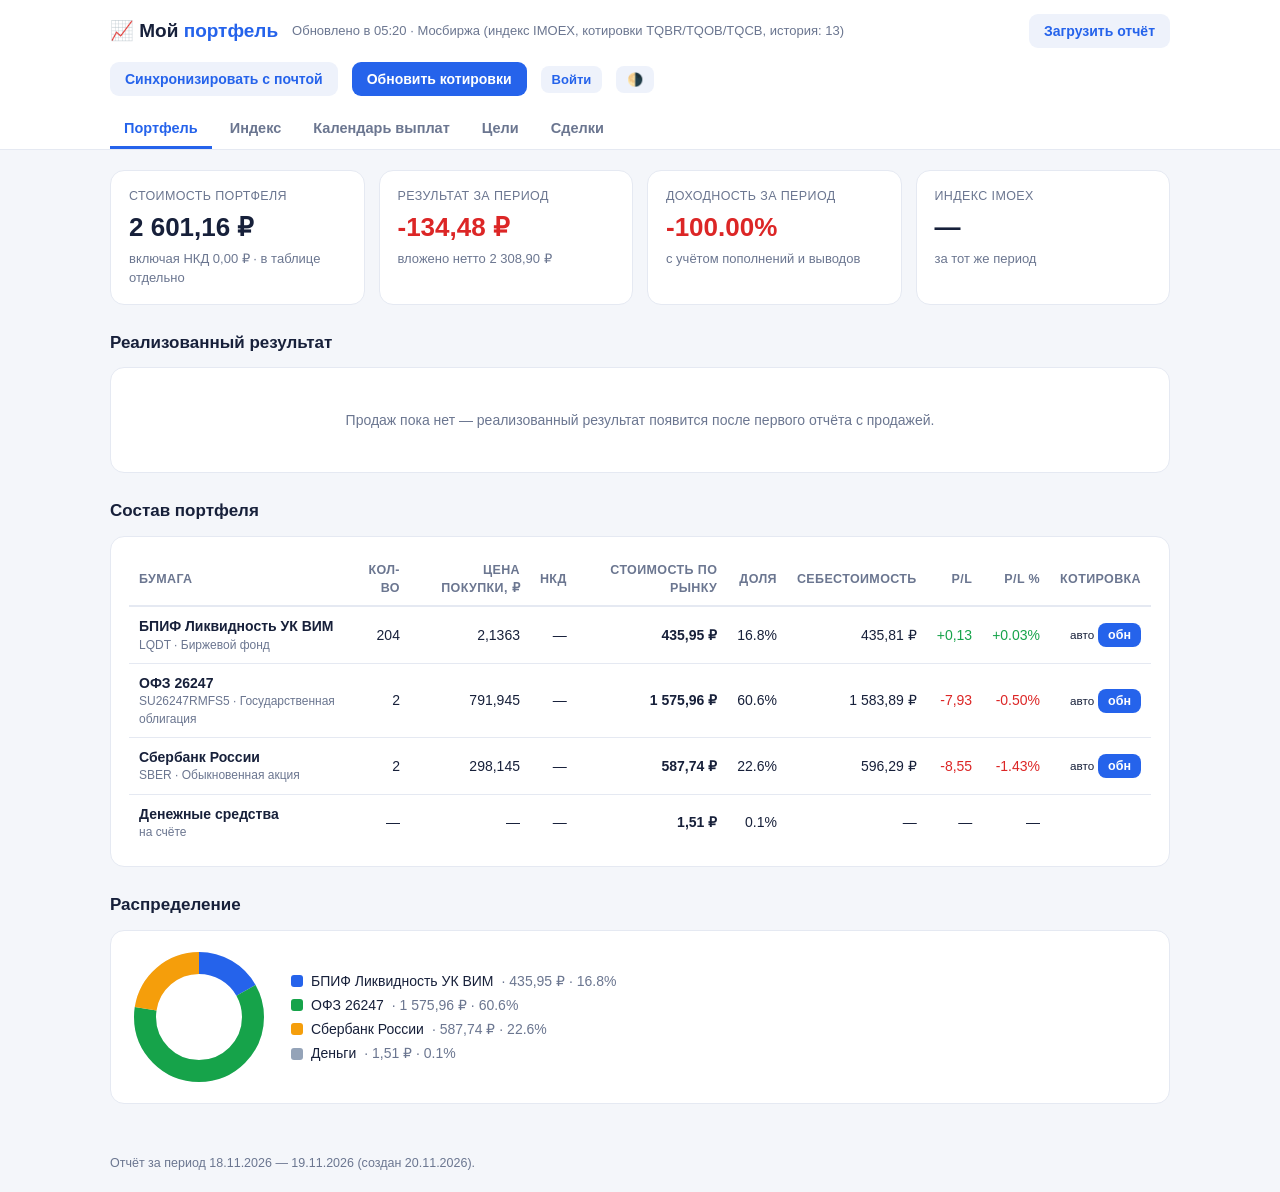
==== commit 10c4f263: "Show realized P/L and monthly payout summary" ====
--- a/index.html
+++ b/index.html
@@ -184,6 +184,9 @@
 <section id="tab-portfolio" class="on">
   <div class="grid kpis" id="kpis"></div>
 
+  <h2>Реализованный результат</h2>
+  <div class="card" id="realizedBox"></div>
+
   <h2>Состав портфеля</h2>
   <div class="card">
     <div class="tscroll">
@@ -945,6 +948,28 @@
   });
   return {data:out, failedBoards, staleUsed};
 }
+// ISS иногда отдаёт котировку облигации без NEXTCOUPON/COUPONVALUE в general
+// securities-блоке. Без них НКД за прошлые даты считается нулевым и TWR
+// «скачет» между устройствами. Добираем поля из персонального bond-энда.
+async function ensureBondCoupons(quotes, secids){
+  const need = secids.filter(sid=>{
+    const q = quotes[sid];
+    return q && isBondSec(sid) && (!q.NEXTCOUPON || !(q.COUPONVALUE>0));
+  });
+  await Promise.all(need.map(async sid=>{
+    const url = ISS + "/engines/stock/markets/bonds/securities/" + encodeURIComponent(sid) +
+      ".json?iss.meta=off&iss.only=securities&securities.columns=" +
+      "SECID,COUPONVALUE,NEXTCOUPON,COUPONPERIOD,ACCRUEDINT";
+    try{
+      const row = block(await jget(url), "securities")[0];
+      if(!row) return;
+      ["COUPONVALUE","NEXTCOUPON","COUPONPERIOD","ACCRUEDINT"].forEach(k=>{
+        if(row[k]!=null) quotes[sid][k] = row[k];
+      });
+      cacheQuote(sid, quotes[sid]);   // перезаписываем неполный кэш
+    }catch(e){ /* сеть недоступна — оставляем как есть, TWR не ломается */ }
+  }));
+}
 async function fetchHistory(secid){
   const ref = refOf(secid);
   const board = boardOf(ref);
@@ -1445,6 +1470,33 @@
         diff!=null ? "портфель " + (diff>=0?"опережает на ":"отстаёт на ") + Math.abs(diff).toFixed(2) + " п.п." : "за тот же период",
         im!=null?cls(im):"")
   ].join("");
+}
+// Реализованный P/L накапливается сервером из всех сделок: покупка фиксирует
+// цену, продажа списывает её пропорционально, полный выход обнуляет позицию.
+// В таблице позиций виден только незавершённый результат по остаткам.
+function realizedRows(){
+  return Object.entries(costBasis())
+    .map(([k,v])=>({k, name:v.name||k, realized:v.realized||0}))
+    .filter(r=>Math.abs(r.realized)>0.004)
+    .sort((a,b)=>b.realized-a.realized);
+}
+function renderRealized(){
+  const box = $("#realizedBox"); if(!box) return;
+  const rows = realizedRows();
+  if(!rows.length){
+    box.innerHTML = '<div class="empty">Продаж пока нет — реализованный результат появится после первого отчёта с продажей.</div>';
+    return;
+  }
+  const total = rows.reduce((s,r)=>s+r.realized,0);
+  box.innerHTML =
+    '<div class="rowcard"><div><div class="name">Всего реализовано</div>'+
+    '<div class="tik">'+rows.length+' эмитентов · по сделкам из брокерских отчётов</div></div>'+
+    '<div style="text-align:right"><b class="'+cls(total)+'">'+
+    (total>=0?"+":"")+money(total)+'</b></div></div>'+
+    rows.map(r=>'<div class="rowcard"><div><div class="name">'+esc(r.name)+'</div>'+
+      '<div class="tik">'+esc(r.k)+'</div></div>'+
+      '<div style="text-align:right"><b class="'+cls(r.realized)+'">'+
+      (r.realized>=0?"+":"")+money(r.realized)+'</b></div></div>').join("");
 }
 function kpi(lab, val, sub, c){
   return '<div class="card kpi"><div class="lab">'+esc(lab)+'</div>'+
@@ -1827,9 +1879,19 @@
     .map(([period,sum])=> '<div class="small muted" style="margin:8px 0">'+
       'Ожидаемый купонный доход '+period+': '+money(sum)+'</div>')
     .join("");
-  let html = "";
+  const paidTotal = paid.reduce((s,it)=>s+it.amt,0);
+  const expectedMonth = now.reduce((s,it)=>s+it.amt,0);
+  const monthTotal = paidTotal + expectedMonth;
+  const monthTitle = new Date(month+"-01T00:00:00")
+    .toLocaleString("ru-RU",{month:"long",year:"numeric"});
+  const summary =
+    '<div class="rowcard"><div><div class="name">Сводка за месяц</div>'+
+    '<div class="tik">'+esc(monthTitle)+'</div></div>'+
+    '<div style="text-align:right"><div class="tik">Получено <b>'+money(paidTotal)+'</b></div>'+
+    '<div class="tik">Ожидается <b>'+money(expectedMonth)+'</b></div>'+
+    '<div><b>Итого '+money(monthTotal)+'</b></div></div></div>';
+  let html = summary;
   if(paid.length){
-    const paidTotal = paid.reduce((s,it)=>s+it.amt,0);
     html += head("Уже выплачено в этом месяце · "+money(paidTotal));
     html += paid.map(it=>payRow(it, it.idx)).join("");
   }
@@ -1839,7 +1901,9 @@
   }
   html += planHtml;
   if(forecastLines) html += '<div style="margin-top:12px">'+forecastLines+'</div>';
-  $("#upcoming").innerHTML = html || '<div class="empty">Нет известных текущих и будущих выплат. Дивиденды Мосбиржа не отдаёт через открытый API — добавьте анонсированную выплату вручную ниже.</div>';
+  const emptyHint = (paid.length||items.length||plan.total||forecastLines) ? "" :
+    '<div class="empty">Нет известных текущих и будущих выплат. Дивиденды Мосбиржа не отдаёт через открытый API — добавьте анонсированную выплату вручную ниже.</div>';
+  $("#upcoming").innerHTML = html + emptyHint;
   syncNotifications();   // расписание напоминаний в приложении
 }
 function payRow(it, idx){
@@ -2493,7 +2557,8 @@
 
 /* ================= ОБЩИЙ РЕНДЕР ================= */
 function renderAll(){
-  renderKpis(); renderPositions(); renderIndex(); renderPayments(); renderGoals(); renderTrades();
+  renderKpis(); renderRealized(); renderPositions();
+  renderIndex(); renderPayments(); renderGoals(); renderTrades();
   const p = state.report.period;
   $("#foot").innerHTML = "Отчёт за период "+
     i2d(p&&p.from)+" — "+i2d(p&&p.to)+" (создан "+i2d(p&&p.created)+").";
@@ -2516,6 +2581,7 @@
       fetchImoex().catch(()=>{ issues.push("индекс IMOEX"); return null; })
     ]);
     const quotes = qres.data;
+    await ensureBondCoupons(quotes, secids);   // НКД истории не зависит от ответа ISS
     state.quotes = quotes;
     if(qres.failedBoards.length) issues.push("котировки "+qres.failedBoards.join("/"));
     else if(qres.staleUsed.length) issues.push("котировки из кэша");
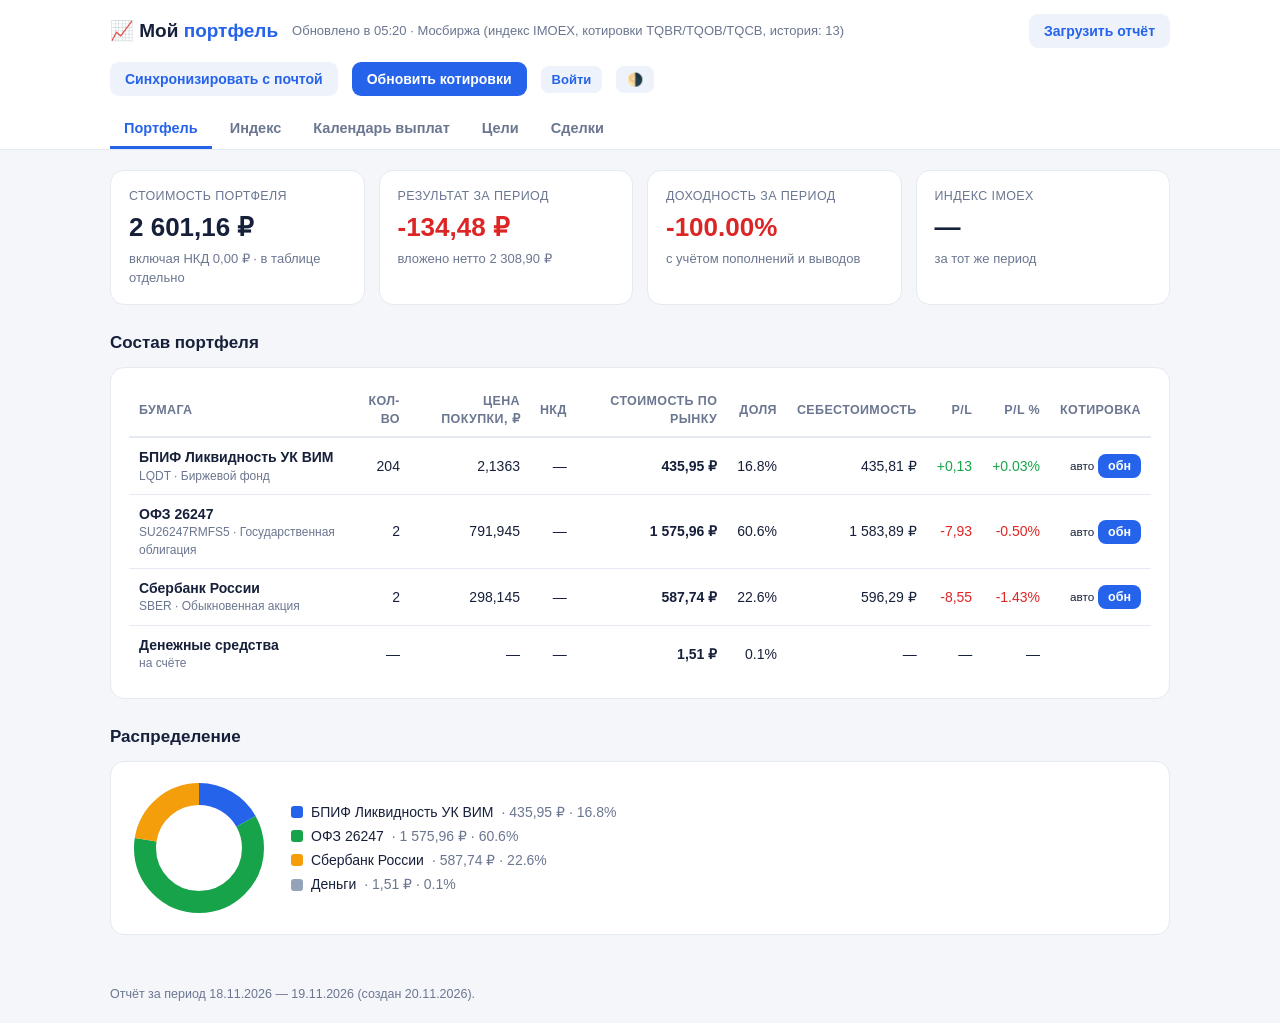
==== commit 0fcf875f: "Remove bulky realized P/L block" ====
--- a/index.html
+++ b/index.html
@@ -184,9 +184,6 @@
 <section id="tab-portfolio" class="on">
   <div class="grid kpis" id="kpis"></div>
 
-  <h2>Реализованный результат</h2>
-  <div class="card" id="realizedBox"></div>
-
   <h2>Состав портфеля</h2>
   <div class="card">
     <div class="tscroll">
@@ -1471,33 +1468,6 @@
         im!=null?cls(im):"")
   ].join("");
 }
-// Реализованный P/L накапливается сервером из всех сделок: покупка фиксирует
-// цену, продажа списывает её пропорционально, полный выход обнуляет позицию.
-// В таблице позиций виден только незавершённый результат по остаткам.
-function realizedRows(){
-  return Object.entries(costBasis())
-    .map(([k,v])=>({k, name:v.name||k, realized:v.realized||0}))
-    .filter(r=>Math.abs(r.realized)>0.004)
-    .sort((a,b)=>b.realized-a.realized);
-}
-function renderRealized(){
-  const box = $("#realizedBox"); if(!box) return;
-  const rows = realizedRows();
-  if(!rows.length){
-    box.innerHTML = '<div class="empty">Продаж пока нет — реализованный результат появится после первого отчёта с продажей.</div>';
-    return;
-  }
-  const total = rows.reduce((s,r)=>s+r.realized,0);
-  box.innerHTML =
-    '<div class="rowcard"><div><div class="name">Всего реализовано</div>'+
-    '<div class="tik">'+rows.length+' эмитентов · по сделкам из брокерских отчётов</div></div>'+
-    '<div style="text-align:right"><b class="'+cls(total)+'">'+
-    (total>=0?"+":"")+money(total)+'</b></div></div>'+
-    rows.map(r=>'<div class="rowcard"><div><div class="name">'+esc(r.name)+'</div>'+
-      '<div class="tik">'+esc(r.k)+'</div></div>'+
-      '<div style="text-align:right"><b class="'+cls(r.realized)+'">'+
-      (r.realized>=0?"+":"")+money(r.realized)+'</b></div></div>').join("");
-}
 function kpi(lab, val, sub, c){
   return '<div class="card kpi"><div class="lab">'+esc(lab)+'</div>'+
          '<div class="val '+(c||"")+'">'+val+'</div>'+
@@ -2557,7 +2527,7 @@
 
 /* ================= ОБЩИЙ РЕНДЕР ================= */
 function renderAll(){
-  renderKpis(); renderRealized(); renderPositions();
+  renderKpis(); renderPositions();
   renderIndex(); renderPayments(); renderGoals(); renderTrades();
   const p = state.report.period;
   $("#foot").innerHTML = "Отчёт за период "+
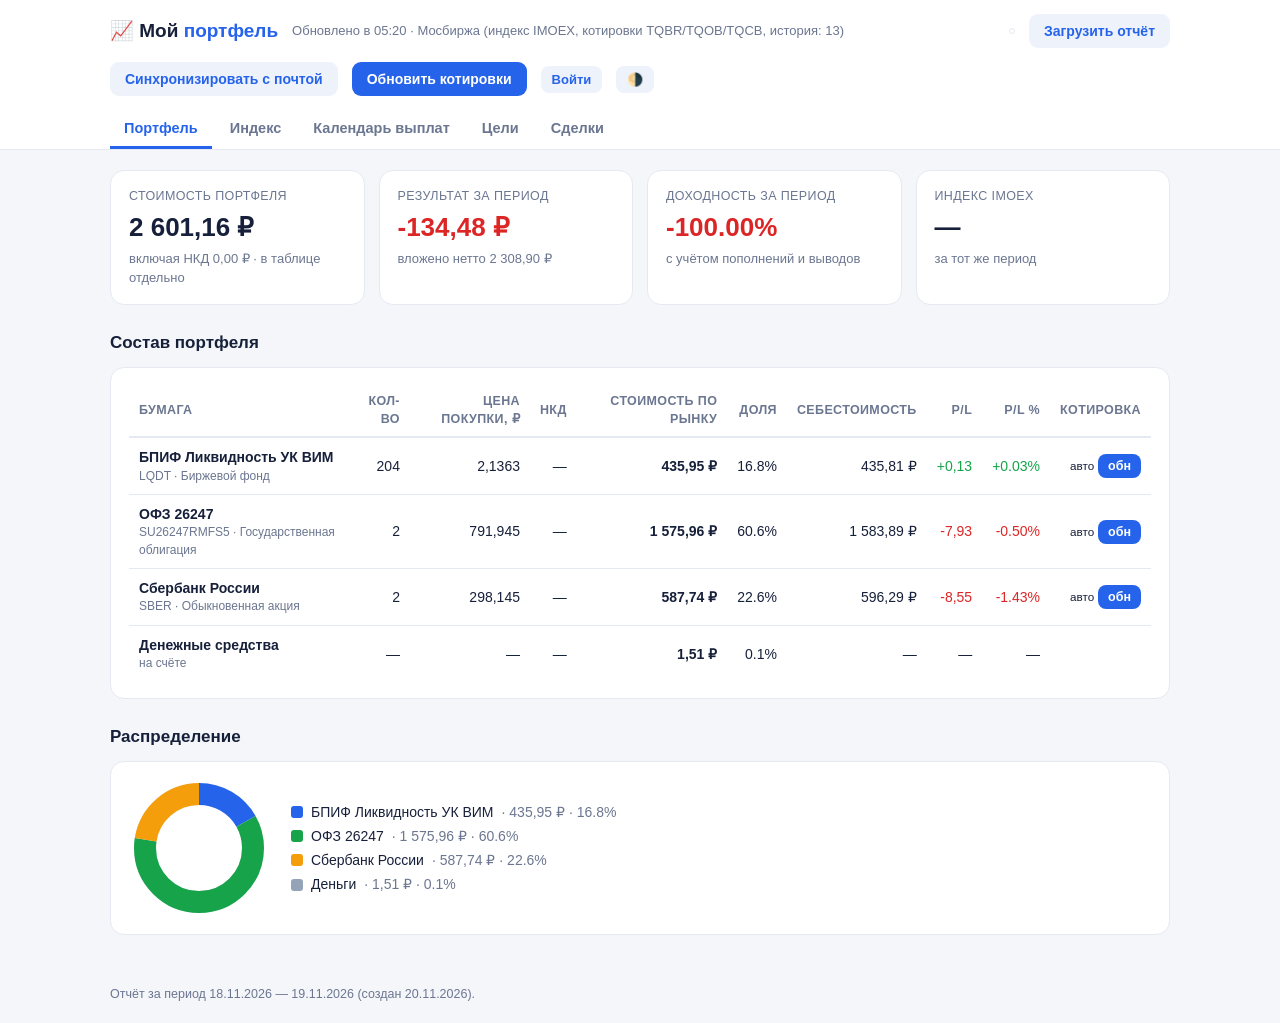
==== commit 3bdd8a55: "Add compact broker switcher" ====
--- a/index.html
+++ b/index.html
@@ -131,6 +131,9 @@
 .reco{background:var(--reco-bg);border:1px solid var(--reco-line);color:var(--reco-text);border-radius:10px;
   padding:11px 14px;font-size:13.5px;margin:8px 0}
 .filters{display:flex;gap:8px;margin-bottom:12px;flex-wrap:wrap}
+.broker-switch{display:inline-flex;gap:2px;border:1px solid var(--line);border-radius:999px;padding:2px;background:var(--card)}
+.broker-switch button{border:0;background:transparent;color:var(--muted);font-size:12px;padding:5px 10px;border-radius:999px;cursor:pointer;white-space:nowrap}
+.broker-switch button.on{background:var(--accent);color:#fff}
 .filters select,.filters input{width:auto;min-width:150px}
 footer{max-width:1100px;margin:30px auto 20px;padding:0 20px;color:var(--muted);font-size:12.5px}
 @media(max-width:640px){
@@ -149,6 +152,9 @@
   th,td{padding:7px 7px}
   th{font-size:11.5px}
   .form{grid-template-columns:1fr}
+  .broker-switch{display:inline-flex;gap:2px;border:1px solid var(--line);border-radius:999px;padding:2px;background:var(--card)}
+  .broker-switch button{border:0;background:transparent;color:var(--muted);font-size:12px;padding:5px 10px;border-radius:999px;cursor:pointer;white-space:nowrap}
+  .broker-switch button.on{background:var(--accent);color:#fff}
   .filters select,.filters input{width:100%;min-width:0}
   .donut{gap:14px}
   .goalhead .pct{font-size:19px}
@@ -162,6 +168,7 @@
     <h1>📈 Мой <span>портфель</span></h1>
     <span class="status" id="status">Загрузка…</span>
     <span class="spacer"></span>
+    <div class="broker-switch" id="brokerSwitch" hidden></div>
     <button class="btn ghost" id="btnImport">Загрузить отчёт</button>
     <button class="btn ghost" id="btnSync">Синхронизировать с почтой</button>
     <button class="btn" id="btnRefresh">Обновить котировки</button>
@@ -674,7 +681,8 @@
   rebalanceTargets: {ofz:67, corp:33, fund:0, stock:0, cash:0},
   loading: true,     // идёт загрузка котировок (для текста на графике)
   refreshIssues: [], // что не удалось обновить при последнем refresh
-  live: false
+  live: false,
+  activeBroker: 'sber'   // 'sber' | 'tinvest'; переключатель скрыт, если брокер один
 };
 function save(){
   try{ localStorage.setItem(LS_KEY, JSON.stringify({
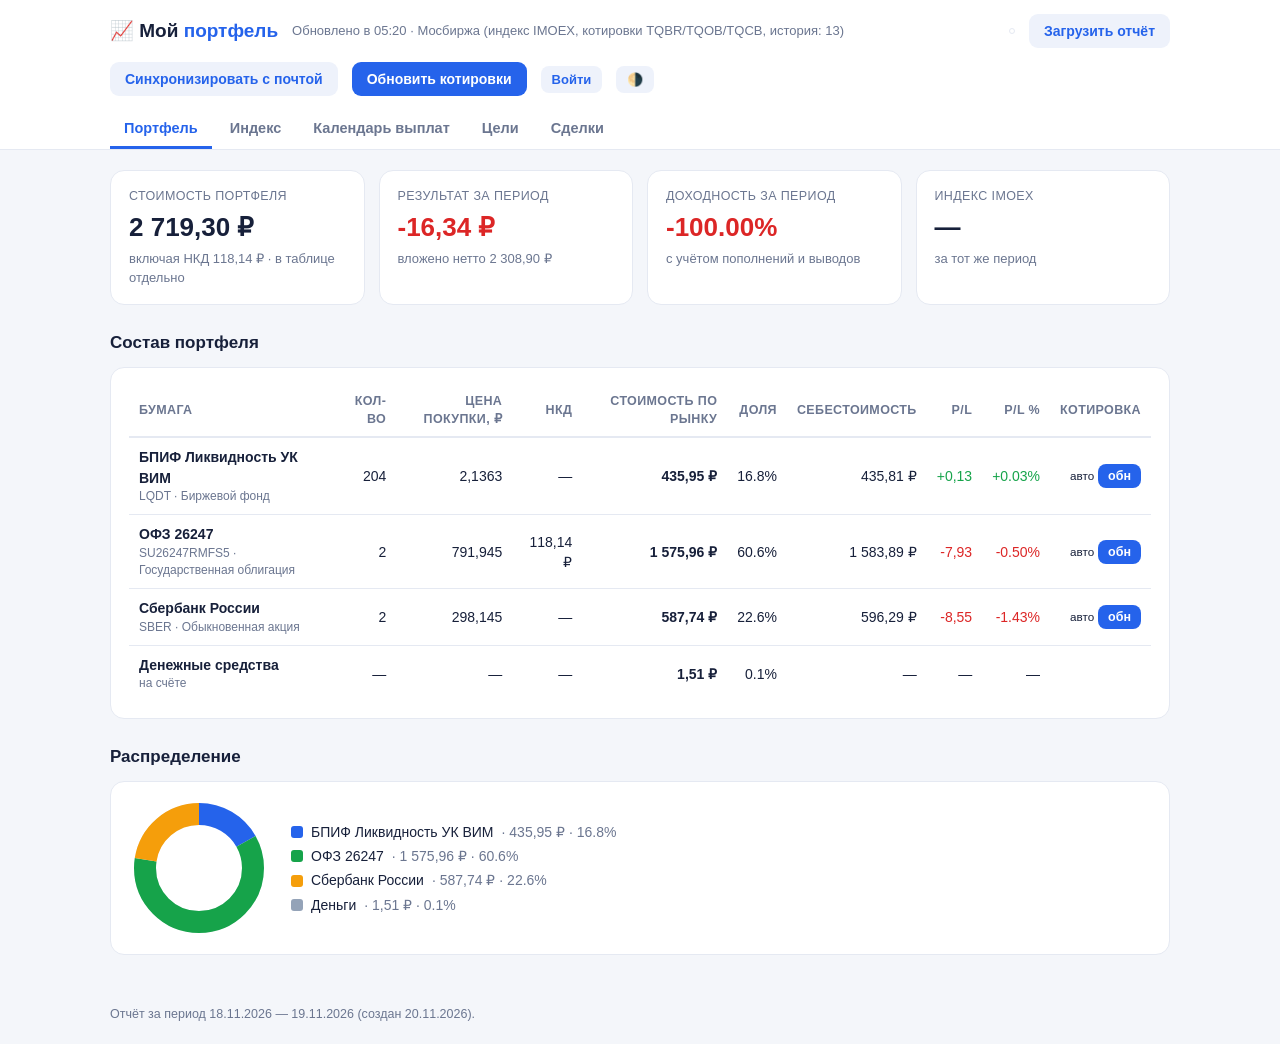
==== commit f63450c0: "Fallback NKD from report when coupon schedule missing" ====
--- a/index.html
+++ b/index.html
@@ -169,6 +169,7 @@
     <span class="status" id="status">Загрузка…</span>
     <span class="spacer"></span>
     <div class="broker-switch" id="brokerSwitch" hidden></div>
+    <button class="btn ghost small" id="btnConnectBroker" hidden>＋ Т‑Инвестиции</button>
     <button class="btn ghost" id="btnImport">Загрузить отчёт</button>
     <button class="btn ghost" id="btnSync">Синхронизировать с почтой</button>
     <button class="btn" id="btnRefresh">Обновить котировки</button>
@@ -384,6 +385,26 @@
         <button type="submit" class="btn" id="authSubmit">Войти</button>
       </div>
       <div class="small" id="authError" style="color:var(--red);min-height:18px"></div>
+    </form>
+  </div>
+</div>
+
+<div class="modal-backdrop" id="brokerModal" hidden>
+  <div class="modal" role="dialog" aria-modal="true" aria-labelledby="brokerTitle" style="max-width:460px">
+    <h3 id="brokerTitle">Подключить Т‑Инвестиции</h3>
+    <div class="small muted">Данные Сбера и Т‑Инвестиций хранятся раздельно. Токен нужен только для чтения — он не сможет менять заявки или выводить деньги.</div>
+    <ol class="small muted" style="line-height:1.7;padding-left:20px">
+      <li>Откройте <a href="https://www.tbank.ru/invest/settings/" target="_blank" rel="noopener noreferrer">настройки Т‑Инвестиций</a>.</li>
+      <li>Создайте токен API с доступом <b>только на чтение</b>.</li>
+      <li>Вставьте токен сюда — он сохранится на сервере и появится в дашборде в течение 15 минут.</li>
+    </ol>
+    <form id="brokerForm" class="form">
+      <label>Токен API (read-only)<input id="brokerToken" type="password" required minlength="20" autocomplete="off" placeholder="Вставьте токен из настроек Т‑Инвестиций"/></label>
+      <div class="acts">
+        <button type="button" class="btn ghost small" id="brokerCancel">Отмена</button>
+        <button type="submit" class="btn" id="brokerSubmit">Подключить</button>
+      </div>
+      <div class="small" id="brokerError" style="color:var(--red);min-height:18px"></div>
     </form>
   </div>
 </div>
@@ -1191,7 +1212,13 @@
   const price = quoteOf(k);                       // чистая цена в ₽
   const hasPrice = price != null;
   const clean = hasPrice ? (p.qty||0)*price : (p.value||0);
-  const nkd = hasPrice ? (p.qty||0)*accruedOf(k, isoDate) : (p["nkд"]||0);
+  // НКД: считаем по купонному графику, если он есть (MOEX). У Т‑Инвестиций
+  // графика нет — берём НКД из отчёта/API, но он по-прежнему не входит в P/L.
+  const q = state.quotes[k];
+  const hasCouponSchedule = !!(q && q.NEXTCOUPON && q.COUPONVALUE);
+  const nkd = hasPrice
+    ? (hasCouponSchedule ? (p.qty||0)*accruedOf(k, isoDate) : (p["nkд"]||0))
+    : (p["nkд"]||0);
   const c = cb[k] || cb[p.isin] || {cost:0, qty:0};
   const cost = c.cost || 0;
   const pl = clean - cost;                        // НИКОГДА не добавляем НКД сюда
